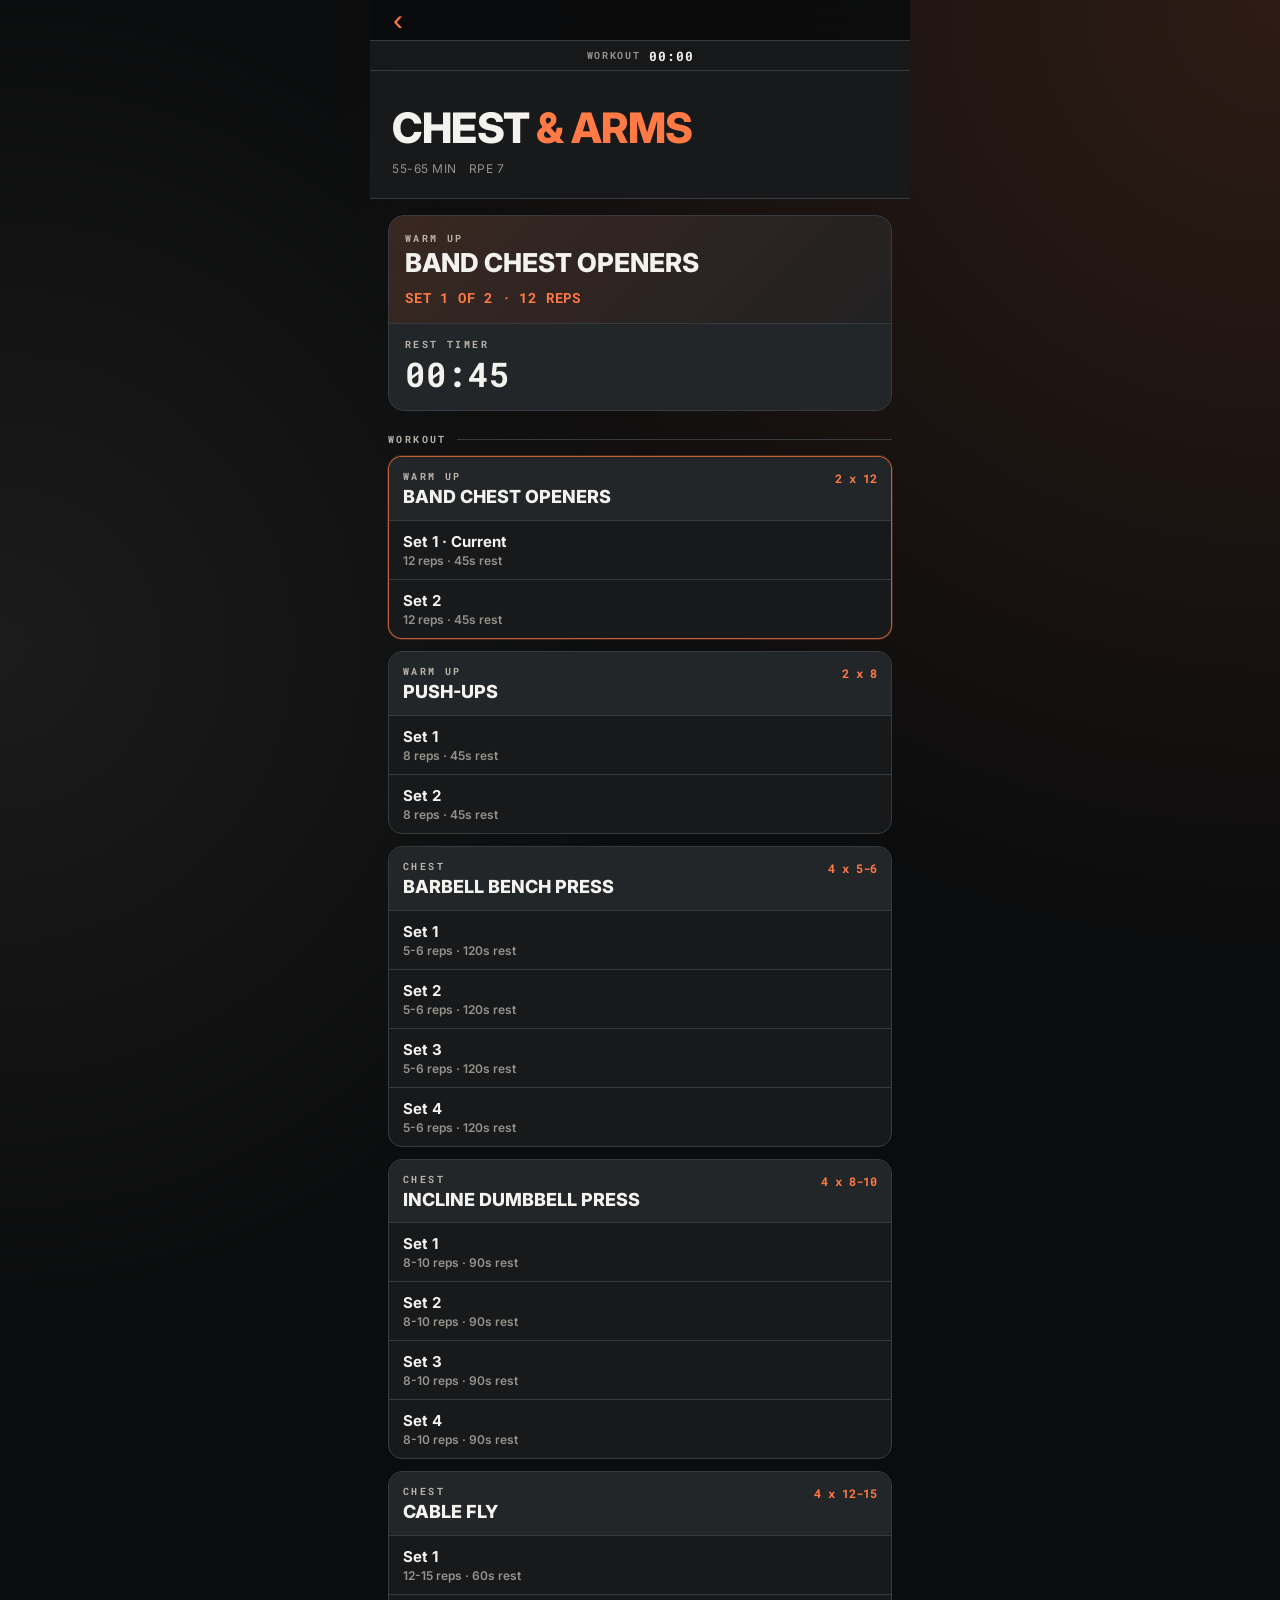
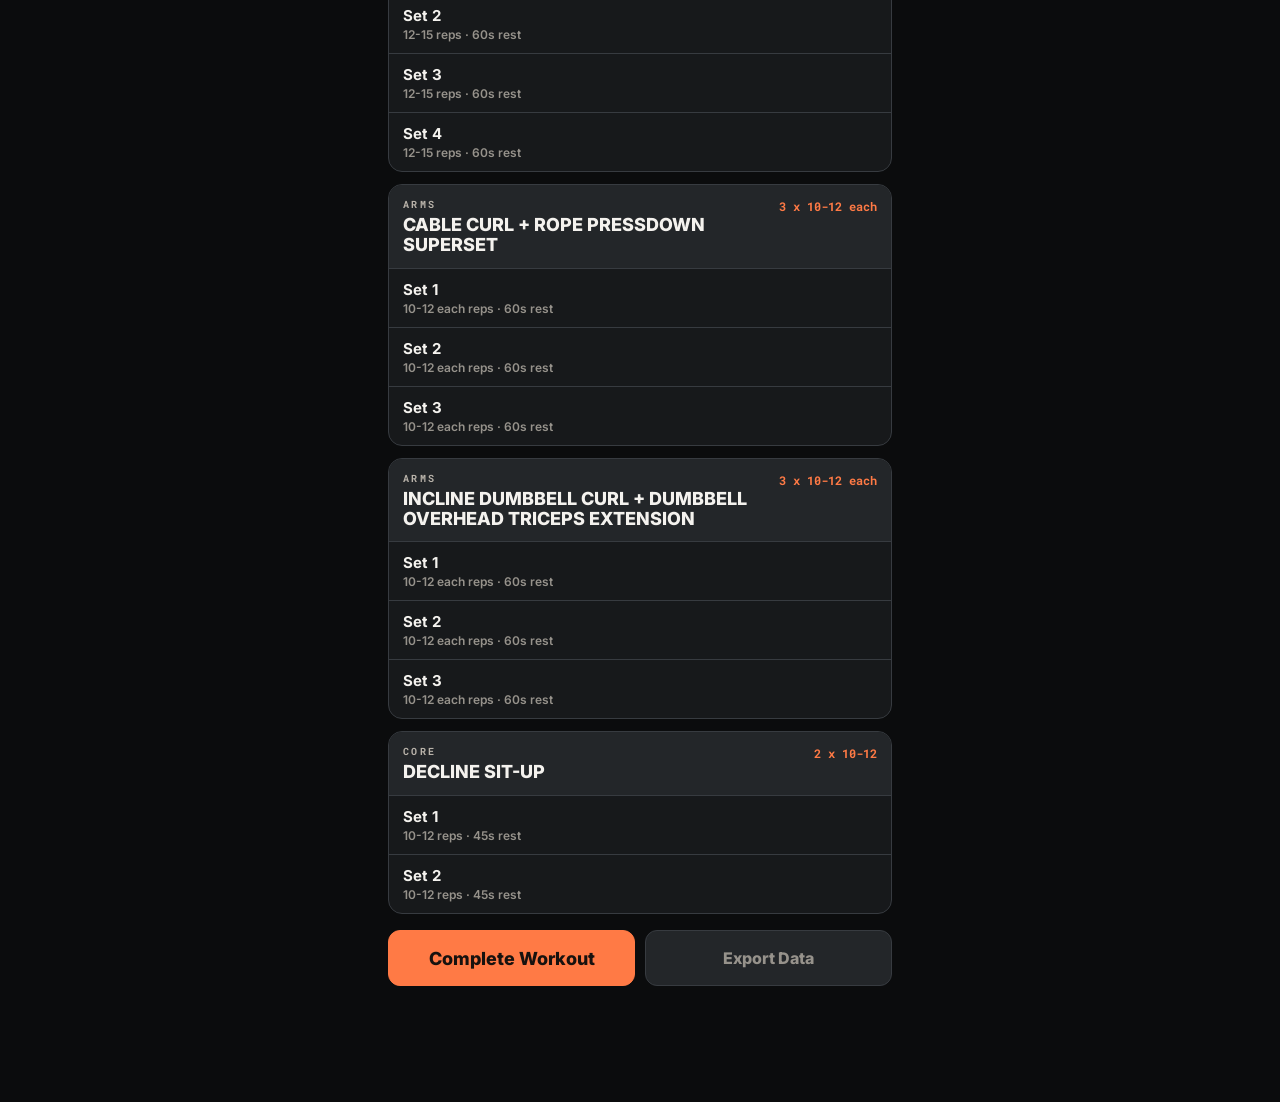
==== workouts/chest-arms.html @ 4cc90f3b "Add chest and arms workout" ====
<!DOCTYPE html>
<html lang="en">
<head>
<meta charset="UTF-8">
<meta name="viewport" content="width=device-width, initial-scale=1.0, maximum-scale=1.0">
<title>Chest &amp; Arms</title>
<meta name="theme-color" content="#ff7a45">
<meta name="apple-mobile-web-app-title" content="Liftin'">
<link rel="manifest" href="../manifest.json">
<link rel="icon" href="../assets/icons/favicon.png" type="image/png">
<link rel="apple-touch-icon" href="../assets/icons/apple-touch-icon.png">
<link href="https://fonts.googleapis.com/css2?family=Inter:wght@500;600;700;800&family=Roboto+Mono:wght@500;600&display=swap" rel="stylesheet">
<link rel="stylesheet" href="../assets/css/workout-app.css">
</head>
<body>
<div class="back-bar"><a href="../index.html" aria-label="Back to Lift">&#8249;</a></div>
<div class="workout-clock" aria-live="polite">
  <span>Workout</span>
  <strong id="workoutElapsed">00:00</strong>
</div>

<header class="hero">
  <h1>Chest <span>&amp; Arms</span></h1>
  <div class="meta">
    <span>55-65 min</span>
    <span>RPE 7</span>
  </div>
</header>

<section class="current" aria-live="polite">
  <div class="current-main">
    <div>
      <div class="current-label" id="currentLabel">Current</div>
      <div class="current-title" id="currentTitle">Ready</div>
    </div>
    <div class="current-dose" id="currentDose">Tap a set to begin</div>
  </div>
  <div class="timer">
    <div>
      <div class="current-label">Rest Timer</div>
      <div class="timer-time" id="timerTime">01:30</div>
    </div>
  </div>
</section>

<div class="section-label">Workout</div>
<main class="exercise-list" id="exerciseList"></main>

<div class="complete-panel">
  <div class="complete-actions">
    <button type="button" class="primary" id="completeWorkout">Complete Workout</button>
    <button type="button" class="ghost" id="exportWorkoutData">Export Data</button>
  </div>
  <div class="complete-editor is-hidden" id="completeEditor">
    <label>Workout Time</label>
    <div class="complete-edit-row">
      <label class="complete-time-field" for="durationHours">Hours
        <input id="durationHours" type="number" inputmode="numeric" min="0" step="1">
      </label>
      <label class="complete-time-field" for="durationMinutes">Minutes
        <input id="durationMinutes" type="number" inputmode="numeric" min="0" max="59" step="1">
      </label>
      <button type="button" class="primary" id="saveCompleteWorkout">Save</button>
      <button type="button" class="ghost" id="cancelCompleteEdit">Cancel</button>
    </div>
  </div>
  <div class="save-note" id="saveNote"></div>
</div>

<section class="focus-screen" id="focusScreen" aria-hidden="true">
  <div class="focus-top">
    <button type="button" class="focus-back" id="exitFocus" aria-label="Back to workout plan">&#8249;</button>
    <div class="focus-status">
      <div class="focus-progress" id="focusProgress">0 / 0 sets</div>
      <div class="focus-elapsed" id="focusElapsed">00:00</div>
    </div>
  </div>
  <div class="focus-card">
    <div class="focus-main">
      <div class="focus-group" id="focusGroup">Current</div>
      <div class="focus-title" id="focusTitle">Ready</div>
      <div class="focus-set" id="focusSet">Set 1</div>
      <div class="focus-options">
        <button type="button" class="backup-toggle is-hidden" id="focusBackup"></button>
        <button type="button" class="skip-toggle is-hidden" id="focusSkip">Skip Exercise</button>
        <button type="button" class="add-set-toggle is-hidden" id="focusAddSet">Add Set</button>
        <button type="button" class="switch-ender-toggle is-hidden" id="focusSwitchEnder"></button>
      </div>
    </div>
    <div class="focus-rest">
      <div class="focus-timer-panel">
        <div class="current-label">Rest Timer</div>
        <div class="focus-time" id="focusTimerTime">00:45</div>
      </div>
      <div class="focus-inputs" id="focusInputs">
        <div class="focus-field">
          <label for="actualReps">Reps</label>
          <input id="actualReps" type="number" inputmode="numeric" min="0" placeholder="Reps">
        </div>
        <div class="focus-field weight-field" id="weightField">
          <label for="actualWeight">Weight</label>
          <input id="actualWeight" type="number" inputmode="decimal" min="0" step="0.5" placeholder="Lbs">
        </div>
      </div>
      <div class="focus-buttons">
        <button type="button" class="ghost focus-next is-hidden" id="focusNext">Next</button>
        <button type="button" class="primary focus-log" id="focusLogSet">Log Set</button>
      </div>
    </div>
  </div>
</section>

<script>
  window.liftWorkoutConfig = {
  "title": "Chest & Arms",
  "stateKey": "standalone-lift-chest-arms-state",
  "historyKey": "standalone-lift-chest-arms-history",
  "source": "Lift Log - Chest & Arms",
  "exportPrefix": "lift-chest-arms",
  "workout": [
    {
      "group": "Warm Up",
      "name": "Dynamic Warmup",
      "sets": 2,
      "reps": "Prep",
      "rest": 45,
      "track": "none",
      "dynamicWarmup": true,
      "warmupCategory": "push",
      "warmupSlot": "opener"
    },
    {
      "group": "Warm Up",
      "name": "Dynamic Warmup",
      "sets": 2,
      "reps": "Prep",
      "rest": 45,
      "track": "none",
      "dynamicWarmup": true,
      "warmupCategory": "push",
      "warmupSlot": "pattern"
    },
    {
      "group": "Chest",
      "name": "Barbell bench press",
      "sets": 4,
      "reps": "5-6",
      "rest": 120,
      "track": "weight"
    },
    {
      "group": "Chest",
      "name": "Incline dumbbell press",
      "sets": 4,
      "reps": "8-10",
      "rest": 90,
      "track": "weight"
    },
    {
      "group": "Chest",
      "name": "Cable fly",
      "sets": 4,
      "reps": "12-15",
      "rest": 60,
      "track": "weight"
    },
    {
      "group": "Arms",
      "name": "Cable curl + rope pressdown superset",
      "sets": 3,
      "reps": "10-12 each",
      "rest": 60,
      "track": "none"
    },
    {
      "group": "Arms",
      "name": "Incline dumbbell curl + dumbbell overhead triceps extension",
      "sets": 3,
      "reps": "10-12 each",
      "rest": 60,
      "track": "none"
    },
    {
      "group": "Finisher",
      "name": "Dynamic Ender",
      "sets": 2,
      "reps": "10 min",
      "rest": 0,
      "track": "none",
      "dynamicFinisher": true
    }
  ]
};
</script>
<script src="../assets/js/workout-app.js?v=19"></script>
<script>
  if ('serviceWorker' in navigator) {
    navigator.serviceWorker.register('../sw.js');
  }
</script>
</body>
</html>
---- assets/css/workout-app.css ----
:root {
    --bg: #0b0c0d;
    --surface: #17191b;
    --raised: #232629;
    --line: #373b40;
    --accent: #ff7a45;
    --accent-2: #b9b3aa;
    --text: #f4f2ee;
    --muted: #96928b;
    --done: #7bcf8f;
  }
  * { box-sizing: border-box; margin: 0; padding: 0; }
  body {
    background:
      radial-gradient(circle at top right, rgba(255, 122, 69, .14), transparent 32%),
      radial-gradient(circle at 0% 24%, rgba(145, 138, 128, .12), transparent 28%),
      var(--bg);
    color: var(--text);
    font-family: 'Inter', sans-serif;
    margin: 0 auto;
    max-width: 540px;
    min-height: 100vh;
    padding: 0 0 90px;
  }
  .back-bar {
    background: rgba(11, 12, 13, .9);
    border-bottom: 1px solid var(--line);
    backdrop-filter: blur(12px);
    padding: 4px 10px;
    position: sticky;
    top: 0;
    z-index: 5;
  }
  .back-bar a {
    align-items: center;
    color: var(--accent);
    display: inline-flex;
    font-family: -apple-system, sans-serif;
    font-size: 30px;
    height: 32px;
    justify-content: center;
    line-height: 1;
    text-decoration: none;
    width: 36px;
  }
  .hero {
    background: var(--surface);
    border-bottom: 1px solid var(--line);
    padding: 28px 22px 22px;
  }
  .label,
  .current-label,
  .section-label,
  .exercise-kicker {
    color: var(--accent-2);
    font-family: 'Roboto Mono', monospace;
    font-size: 10px;
    font-weight: 700;
    letter-spacing: 2.4px;
    text-transform: uppercase;
  }
  h1 {
    font-size: 42px;
    font-weight: 800;
    letter-spacing: -.8px;
    line-height: 1;
    margin-top: 8px;
    text-transform: uppercase;
  }
  h1 span { color: var(--accent); }
  .meta {
    color: var(--muted);
    display: flex;
    flex-wrap: wrap;
    gap: 8px 12px;
    font-size: 12px;
    letter-spacing: .5px;
    margin-top: 12px;
    text-transform: uppercase;
  }
  .current {
    background: linear-gradient(135deg, rgba(255, 122, 69, .15), rgba(255, 255, 255, .03)), var(--surface);
    border: 1px solid var(--line);
    border-radius: 16px;
    margin: 16px 18px 0;
    overflow: hidden;
  }
  .current-main {
    display: grid;
    gap: 12px;
    padding: 16px;
  }
  .current-title {
    font-size: 26px;
    font-weight: 800;
    line-height: 1.05;
    margin-top: 4px;
    text-transform: uppercase;
  }
  .current-dose {
    color: var(--accent);
    font-family: 'Roboto Mono', monospace;
    font-size: 14px;
    font-weight: 700;
    letter-spacing: .8px;
    text-transform: uppercase;
  }
  .workout-clock {
    align-items: center;
    background: rgba(23, 25, 27, .92);
    border-bottom: 1px solid var(--line);
    backdrop-filter: blur(12px);
    color: var(--muted);
    display: flex;
    font-family: 'Roboto Mono', monospace;
    font-size: 10px;
    font-weight: 700;
    gap: 9px;
    justify-content: center;
    letter-spacing: 1.7px;
    min-height: 30px;
    position: sticky;
    text-transform: uppercase;
    top: 41px;
    z-index: 6;
  }
  .workout-clock strong {
    color: var(--text);
    font-size: 13px;
    letter-spacing: .8px;
  }
  .timer {
    align-items: center;
    background: var(--raised);
    border-top: 1px solid var(--line);
    display: block;
    padding: 14px 16px;
  }
  .timer-time {
    color: var(--text);
    font-family: 'Roboto Mono', monospace;
    font-size: 34px;
    font-weight: 700;
    letter-spacing: 1px;
  }
  button {
    appearance: none;
    background: var(--raised);
    border: 1px solid var(--line);
    border-radius: 12px;
    color: var(--text);
    cursor: pointer;
    font: inherit;
    font-weight: 800;
    min-height: 42px;
    padding: 10px 13px;
    -webkit-tap-highlight-color: transparent;
  }
  button:active { filter: brightness(1.16); }
  .primary {
    background: var(--accent);
    border-color: var(--accent);
    color: #17120f;
  }
  .ghost {
    color: var(--muted);
  }
  .section-label {
    align-items: center;
    display: flex;
    gap: 10px;
    margin: 22px 18px 10px;
  }
  .section-label::after {
    background: var(--line);
    content: '';
    flex: 1;
    height: 1px;
  }
  .exercise-list {
    display: grid;
    gap: 12px;
    margin: 0 18px;
  }
  .complete-panel {
    display: grid;
    gap: 8px;
    margin: 16px 18px 0;
  }
  .complete-actions {
    display: grid;
    gap: 10px;
    grid-template-columns: 1fr 1fr;
  }
  .complete-panel .primary {
    font-size: 18px;
    min-height: 56px;
  }
  .complete-editor {
    background: var(--surface);
    border: 1px solid var(--line);
    border-radius: 14px;
    display: grid;
    gap: 8px;
    padding: 12px;
  }
  .complete-editor.is-hidden {
    display: none;
  }
  .complete-editor label {
    color: var(--accent-2);
    font-family: 'Roboto Mono', monospace;
    font-size: 10px;
    font-weight: 700;
    letter-spacing: 1.8px;
    text-transform: uppercase;
  }
  .complete-edit-row {
    display: grid;
    gap: 8px;
    grid-template-columns: minmax(0, 1fr) minmax(0, 1fr);
  }
  .complete-edit-row .primary,
  .complete-edit-row .ghost {
    min-height: 44px;
  }
  .complete-time-field {
    display: grid;
    gap: 6px;
  }
  .complete-edit-row input {
    appearance: none;
    background: #101112;
    border: 1px solid var(--line);
    border-radius: 12px;
    color: var(--text);
    font: inherit;
    font-size: 18px;
    font-weight: 800;
    min-width: 0;
    padding: 10px 12px;
  }
  .save-note {
    color: var(--muted);
    font-size: 12px;
    min-height: 18px;
    text-align: center;
  }
  .exercise {
    background: var(--surface);
    border: 1px solid var(--line);
    border-radius: 14px;
    overflow: hidden;
  }
  .exercise.is-active {
    border-color: rgba(255, 122, 69, .72);
    box-shadow: 0 0 0 1px rgba(255, 122, 69, .2);
  }
  .exercise-head {
    align-items: start;
    background: var(--raised);
    border-bottom: 1px solid var(--line);
    display: grid;
    gap: 8px;
    grid-template-columns: 1fr auto;
    padding: 13px 14px;
  }
  .exercise-name {
    font-size: 18px;
    font-weight: 800;
    line-height: 1.1;
    margin-top: 4px;
    text-transform: uppercase;
  }
  .exercise-dose {
    color: var(--accent);
    font-family: 'Roboto Mono', monospace;
    font-size: 12px;
    font-weight: 700;
    white-space: nowrap;
  }
  .set-row {
    align-items: center;
    border-bottom: 1px solid var(--line);
    cursor: pointer;
    display: block;
    padding: 11px 14px;
    -webkit-tap-highlight-color: transparent;
  }
  .set-row:active { background: rgba(255, 255, 255, .04); }
  .set-row:last-child { border-bottom: 0; }
  .set-row.is-added {
    border-left: 3px solid var(--accent);
    padding-left: 11px;
  }
  .set-copy {
    color: var(--text);
    font-size: 15px;
    font-weight: 700;
  }
  .set-copy-main {
    align-items: center;
    display: flex;
    gap: 8px;
  }
  .set-title {
    min-width: 0;
  }
  .set-copy > span {
    color: var(--muted);
    display: block;
    font-size: 12px;
    font-weight: 600;
    margin-top: 2px;
  }
  .set-row.is-done .set-title {
    color: var(--muted);
    text-decoration: line-through;
  }
  .finished {
    color: var(--done);
  }
  .focus-screen {
    background:
      radial-gradient(circle at top right, rgba(255, 122, 69, .18), transparent 34%),
      var(--bg);
    color: var(--text);
    display: none;
    inset: 0;
    min-height: 100vh;
    overflow-y: auto;
    padding: 0 18px 28px;
    position: fixed;
    z-index: 50;
  }
  body.focus-active {
    overflow: hidden;
  }
  body.focus-active .focus-screen {
    display: block;
  }
  .focus-top {
    align-items: center;
    display: flex;
    justify-content: space-between;
    padding: 10px 0 18px;
  }
  .focus-back {
    align-items: center;
    display: inline-flex;
    font-size: 30px;
    justify-content: center;
    min-height: 42px;
    padding: 0;
    width: 46px;
  }
  .focus-progress {
    color: var(--muted);
    font-family: 'Roboto Mono', monospace;
    font-size: 11px;
    font-weight: 700;
    letter-spacing: 1.5px;
    text-transform: uppercase;
  }
  .focus-status {
    display: grid;
    gap: 3px;
    justify-items: end;
  }
  .focus-elapsed {
    color: var(--accent-2);
    font-family: 'Roboto Mono', monospace;
    font-size: 11px;
    font-weight: 700;
    letter-spacing: 1.4px;
  }
  .focus-card {
    background: linear-gradient(135deg, rgba(255, 122, 69, .16), rgba(255, 255, 255, .03)), var(--surface);
    border: 1px solid var(--line);
    border-radius: 22px;
    display: grid;
    grid-template-rows: auto 1fr;
    min-height: calc(100vh - 58px);
    overflow: hidden;
  }
  .focus-main {
    align-content: start;
    border-bottom: 1px solid var(--line);
    display: grid;
    gap: 8px;
    padding: 18px 18px 16px;
  }
  .focus-group {
    color: var(--accent-2);
    font-family: 'Roboto Mono', monospace;
    font-size: 12px;
    font-weight: 700;
    letter-spacing: 2.4px;
    text-transform: uppercase;
  }
  .focus-title {
    font-size: 30px;
    font-weight: 800;
    letter-spacing: -.5px;
    line-height: 1;
    text-transform: uppercase;
  }
  .focus-set {
    color: var(--accent);
    font-family: 'Roboto Mono', monospace;
    font-size: 15px;
    font-weight: 700;
    letter-spacing: .8px;
    text-transform: uppercase;
  }
  .focus-options {
    display: flex;
    flex-wrap: wrap;
    gap: 8px;
  }
  .backup-toggle,
  .skip-toggle,
  .add-set-toggle,
  .switch-ender-toggle {
    background: transparent;
    border-color: rgba(185, 179, 170, .28);
    color: var(--accent-2);
    font-family: 'Roboto Mono', monospace;
    font-size: 11px;
    justify-self: start;
    letter-spacing: .9px;
    min-height: 34px;
    padding: 7px 10px;
    text-transform: uppercase;
  }
  .skip-toggle {
    border-color: rgba(150, 146, 139, .22);
    color: var(--muted);
  }
  .add-set-toggle {
    border-color: rgba(255, 122, 69, .25);
    color: var(--accent);
  }
  .switch-ender-toggle {
    border-color: rgba(185, 179, 170, .28);
    color: var(--accent-2);
  }
  .backup-toggle.is-hidden,
  .skip-toggle.is-hidden,
  .add-set-toggle.is-hidden,
  .switch-ender-toggle.is-hidden {
    display: none;
  }
  .focus-rest {
    background: var(--raised);
    display: grid;
    gap: 16px;
    grid-template-rows: 1fr auto auto;
    padding: 18px;
  }
  .focus-timer-panel {
    align-content: center;
    display: grid;
    gap: 8px;
    justify-items: center;
    min-height: 270px;
    text-align: center;
  }
  .focus-time {
    color: var(--text);
    font-family: 'Roboto Mono', monospace;
    font-size: clamp(84px, 27vw, 132px);
    font-weight: 700;
    letter-spacing: -3px;
    line-height: .9;
  }
  .focus-buttons {
    display: grid;
    gap: 10px;
  }
  .focus-next {
    color: var(--accent-2);
    font-size: 16px;
    min-height: 48px;
    text-transform: uppercase;
  }
  .focus-next.is-hidden {
    display: none;
  }
  .focus-log {
    font-size: 19px;
    min-height: 58px;
  }
  .focus-inputs {
    display: grid;
    gap: 10px;
    grid-template-columns: 1fr 1fr;
  }
  .focus-inputs.is-hidden {
    display: none;
  }
  .focus-inputs.reps-only {
    grid-template-columns: 1fr;
  }
  .focus-field {
    display: grid;
    gap: 6px;
  }
  .focus-field label {
    color: var(--accent-2);
    font-family: 'Roboto Mono', monospace;
    font-size: 10px;
    font-weight: 700;
    letter-spacing: 1.8px;
    text-transform: uppercase;
  }
  .focus-field input {
    appearance: none;
    background: #101112;
    border: 1px solid var(--line);
    border-radius: 12px;
    color: var(--text);
    font: inherit;
    font-size: 22px;
    font-weight: 800;
    min-width: 0;
    padding: 12px;
    width: 100%;
  }
  .focus-field input:focus {
    border-color: var(--accent);
    outline: none;
  }
  .weight-field.is-hidden {
    display: none;
  }
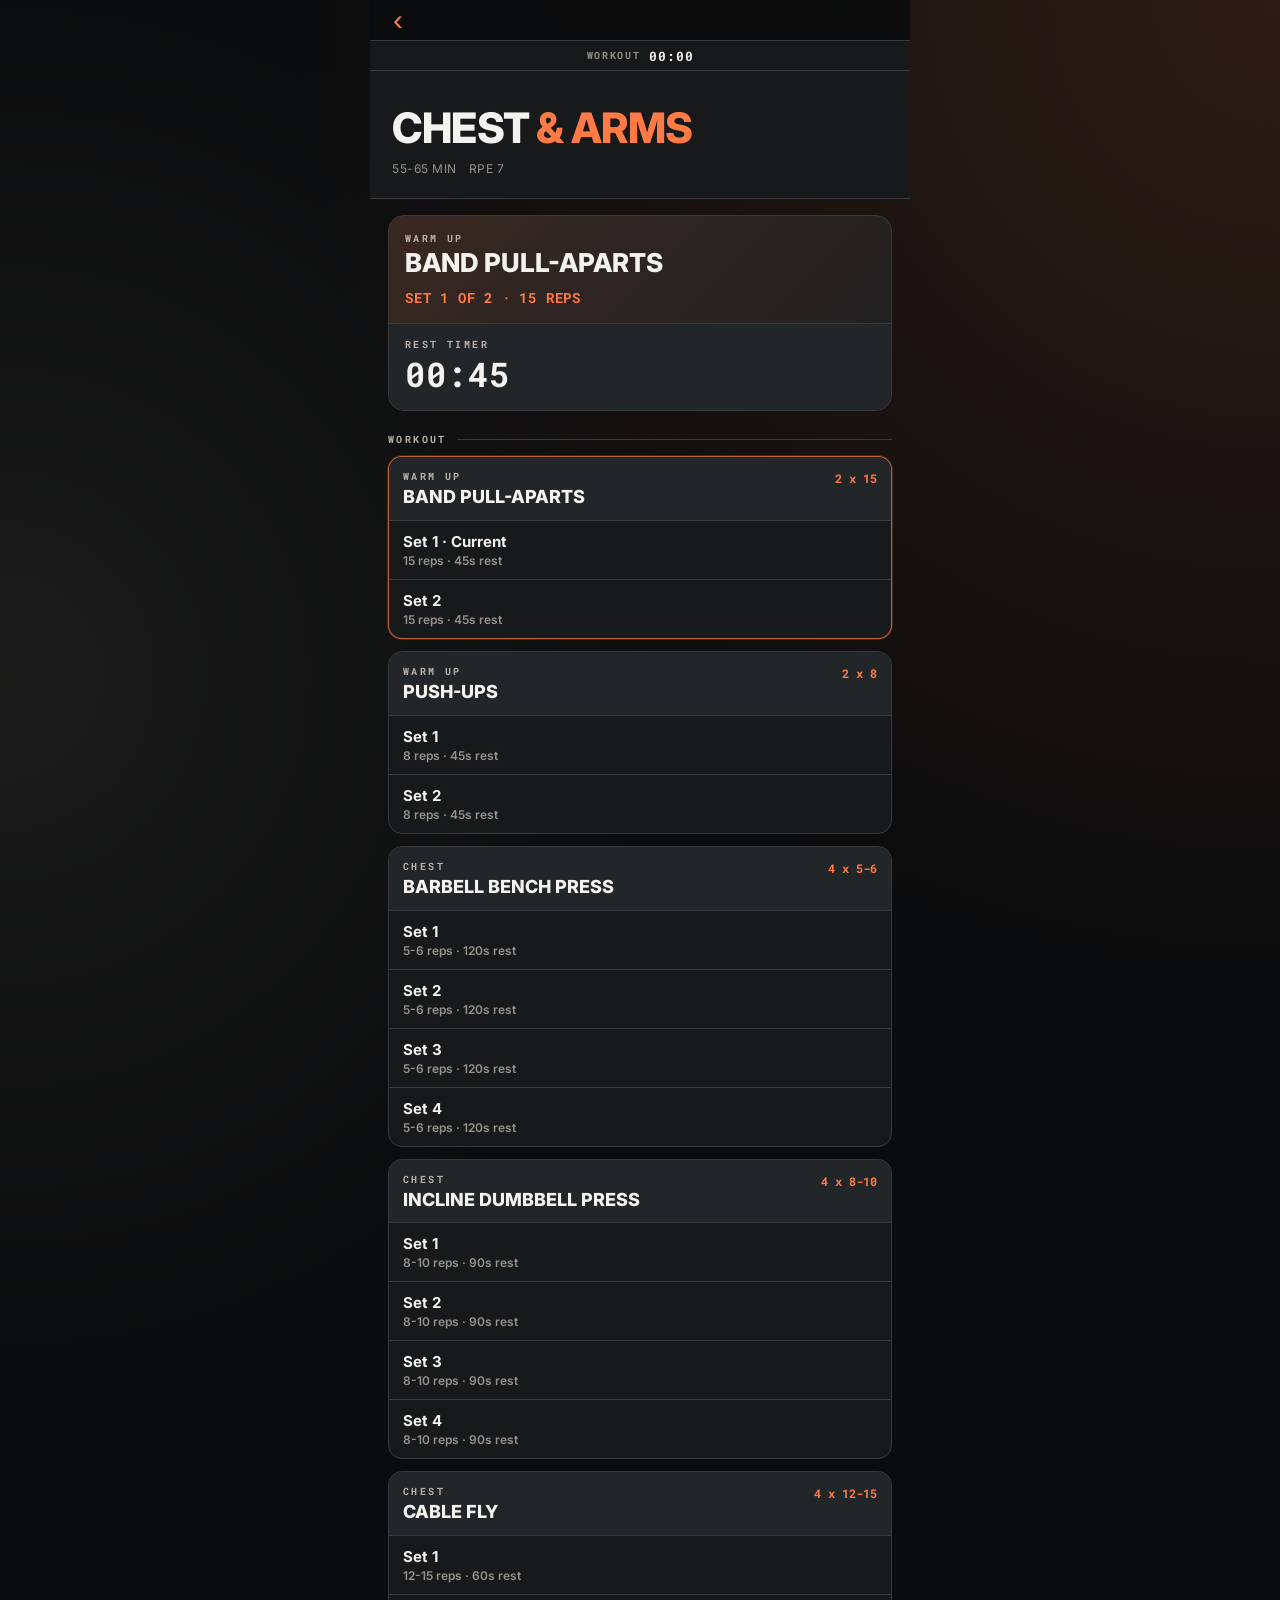
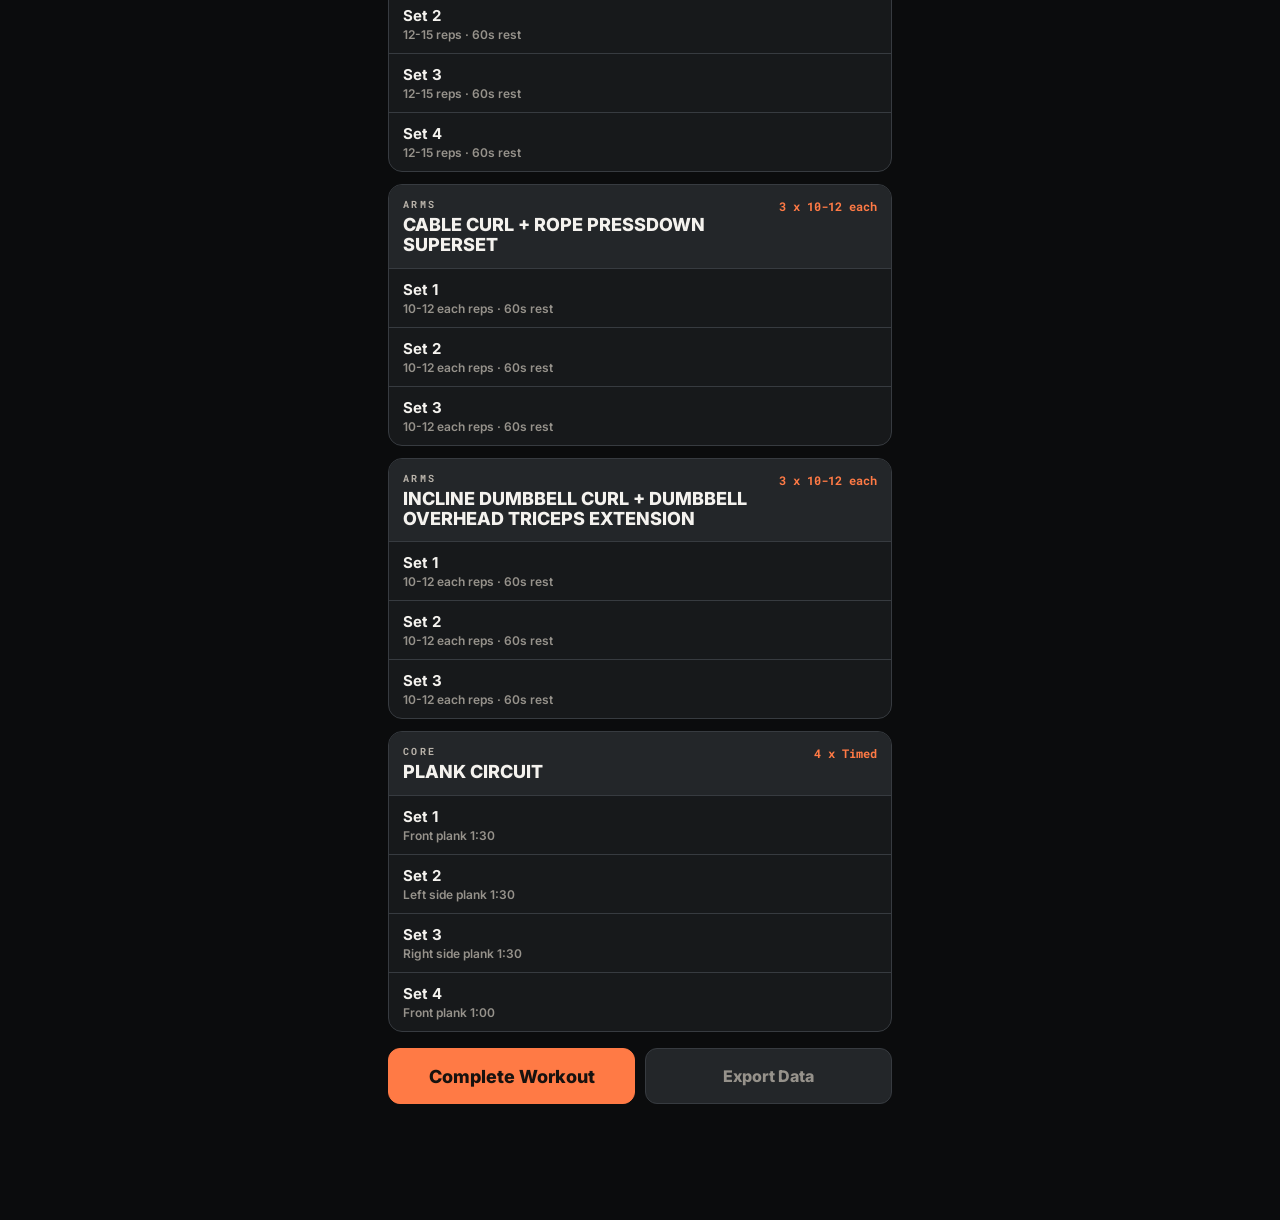
==== commit 67422b75: "Refine game day chest warmups" ====
--- a/workouts/chest-arms.html
+++ b/workouts/chest-arms.html
@@ -192,7 +192,7 @@
   ]
 };
 </script>
-<script src="../assets/js/workout-app.js?v=19"></script>
+<script src="../assets/js/workout-app.js?v=21"></script>
 <script>
   if ('serviceWorker' in navigator) {
     navigator.serviceWorker.register('../sw.js');
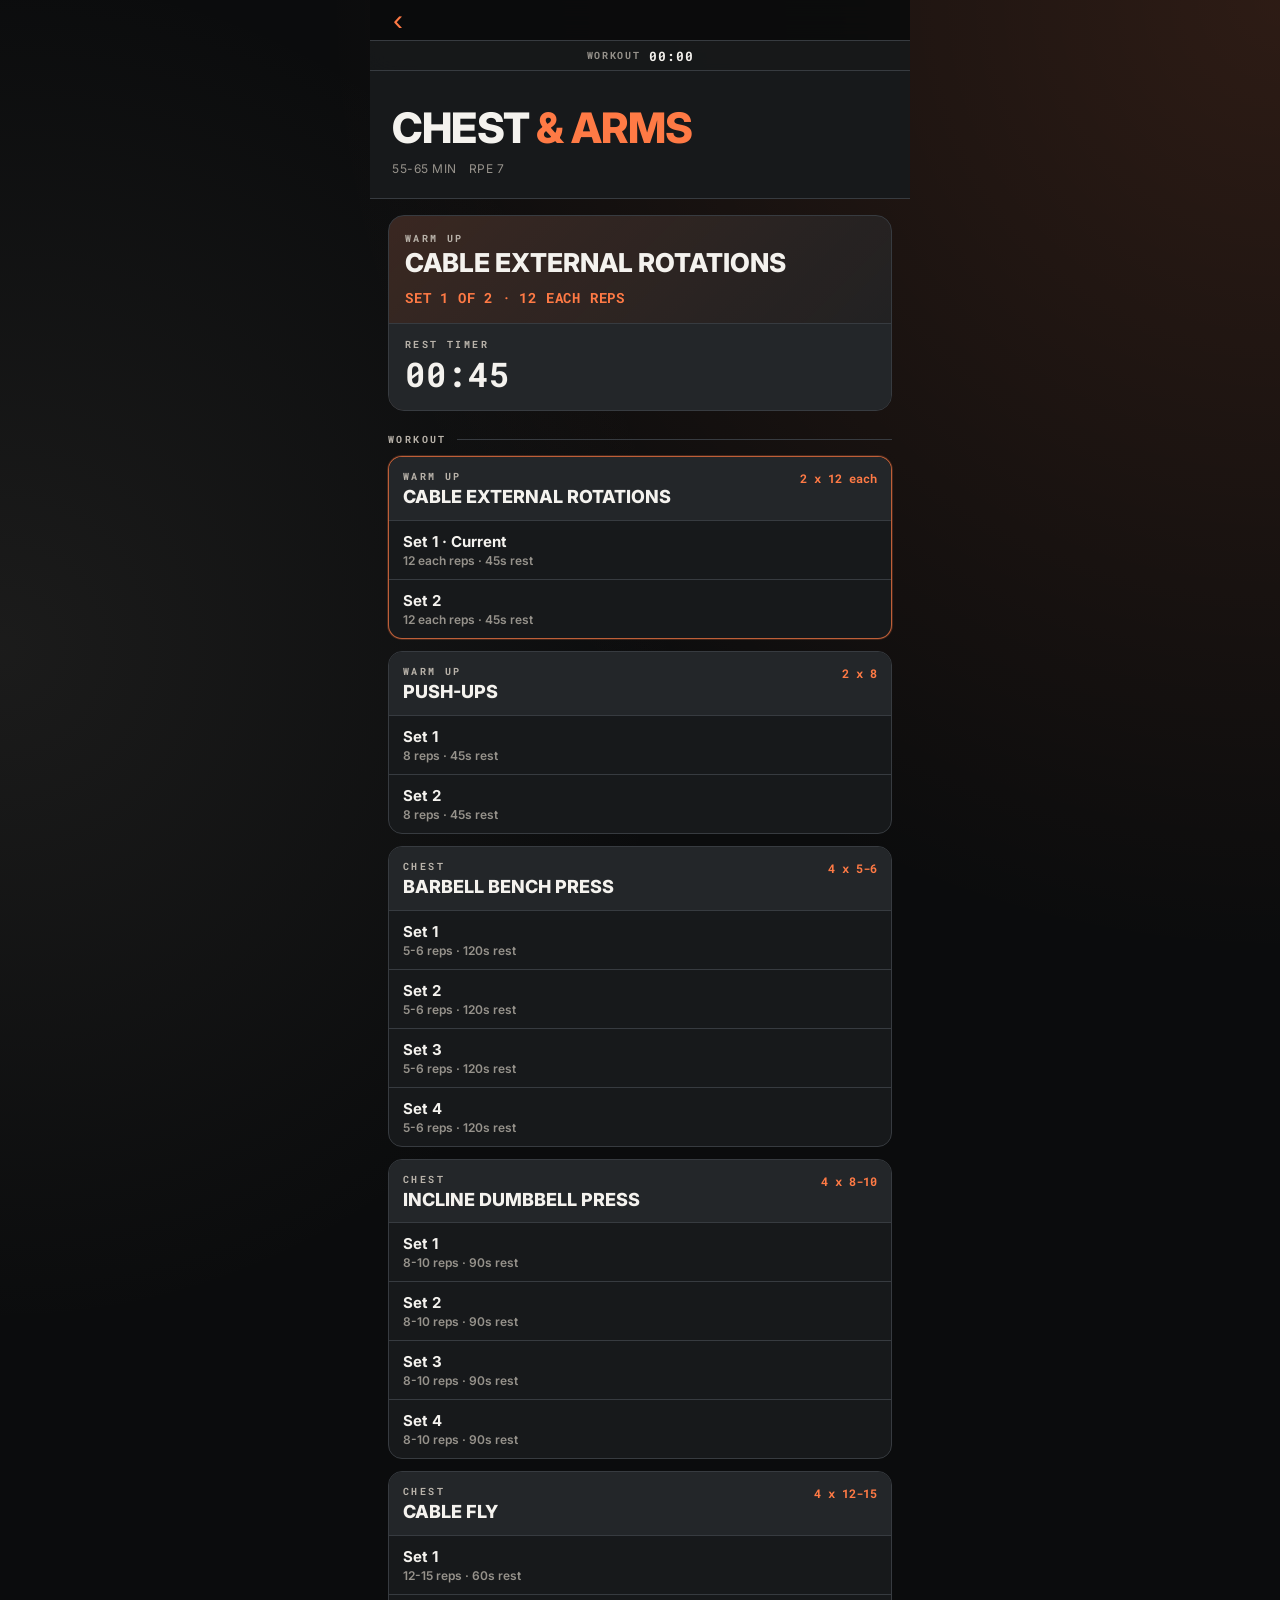
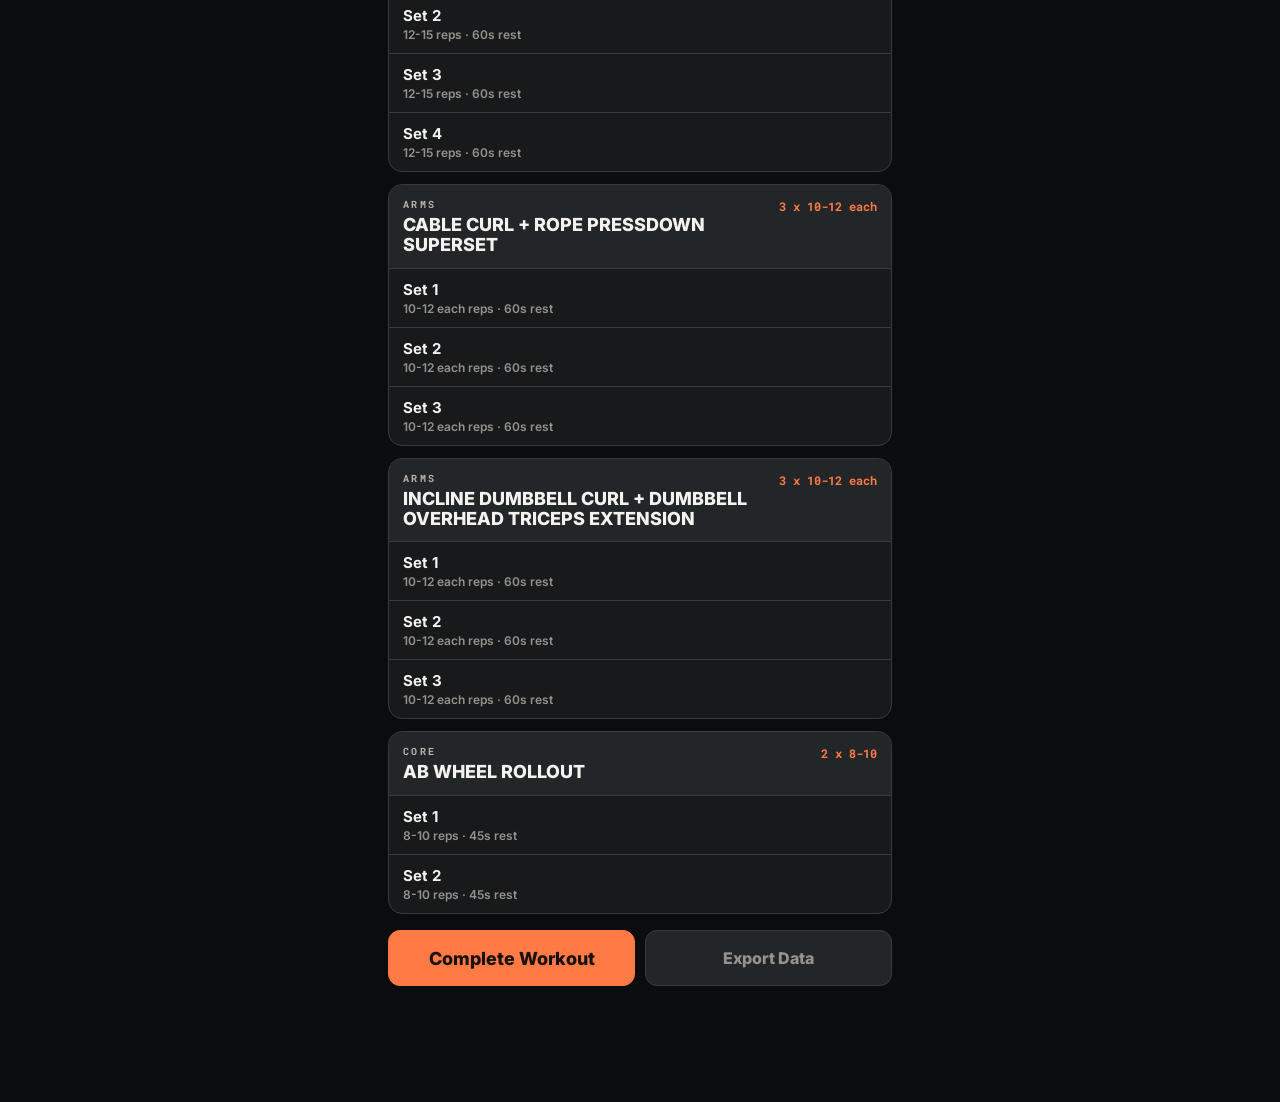
==== commit 49e34f04: "Add full body workout" ====
--- a/workouts/chest-arms.html
+++ b/workouts/chest-arms.html
@@ -192,7 +192,7 @@
   ]
 };
 </script>
-<script src="../assets/js/workout-app.js?v=21"></script>
+<script src="../assets/js/workout-app.js?v=22"></script>
 <script>
   if ('serviceWorker' in navigator) {
     navigator.serviceWorker.register('../sw.js');
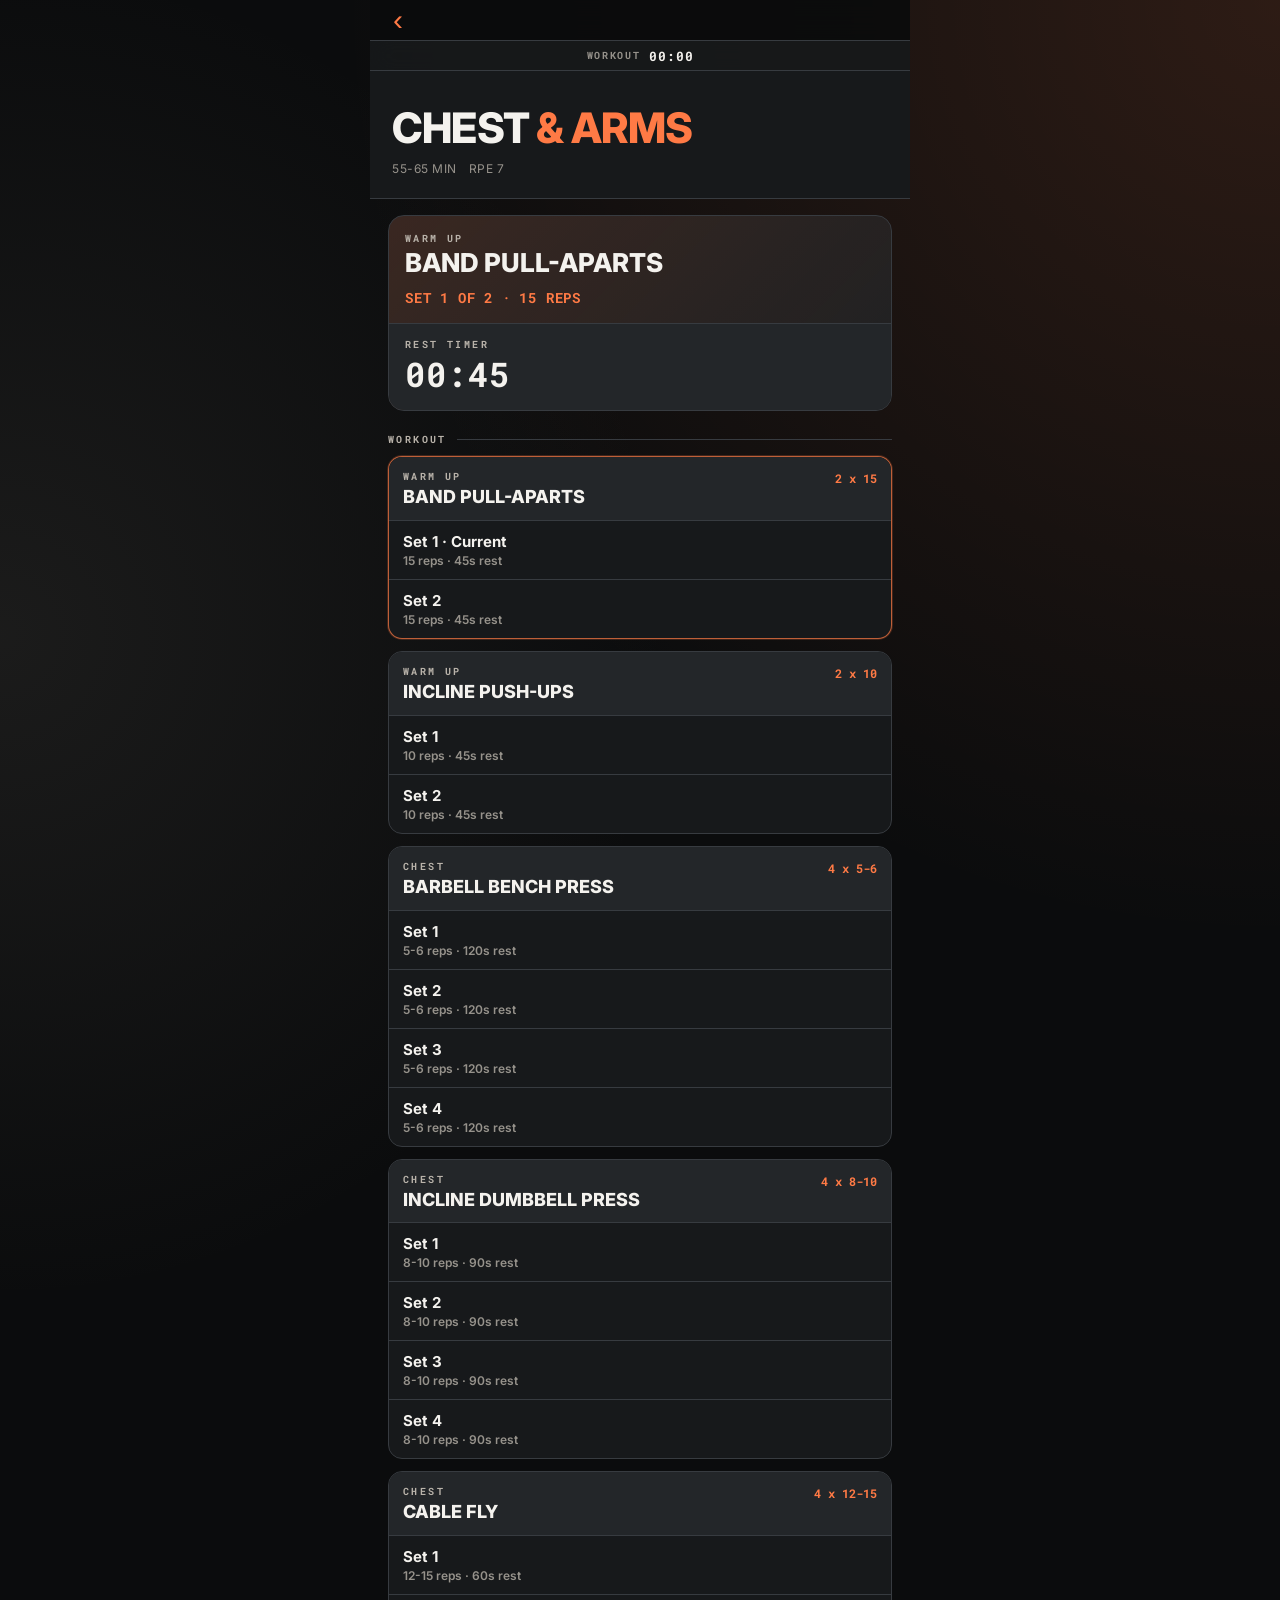
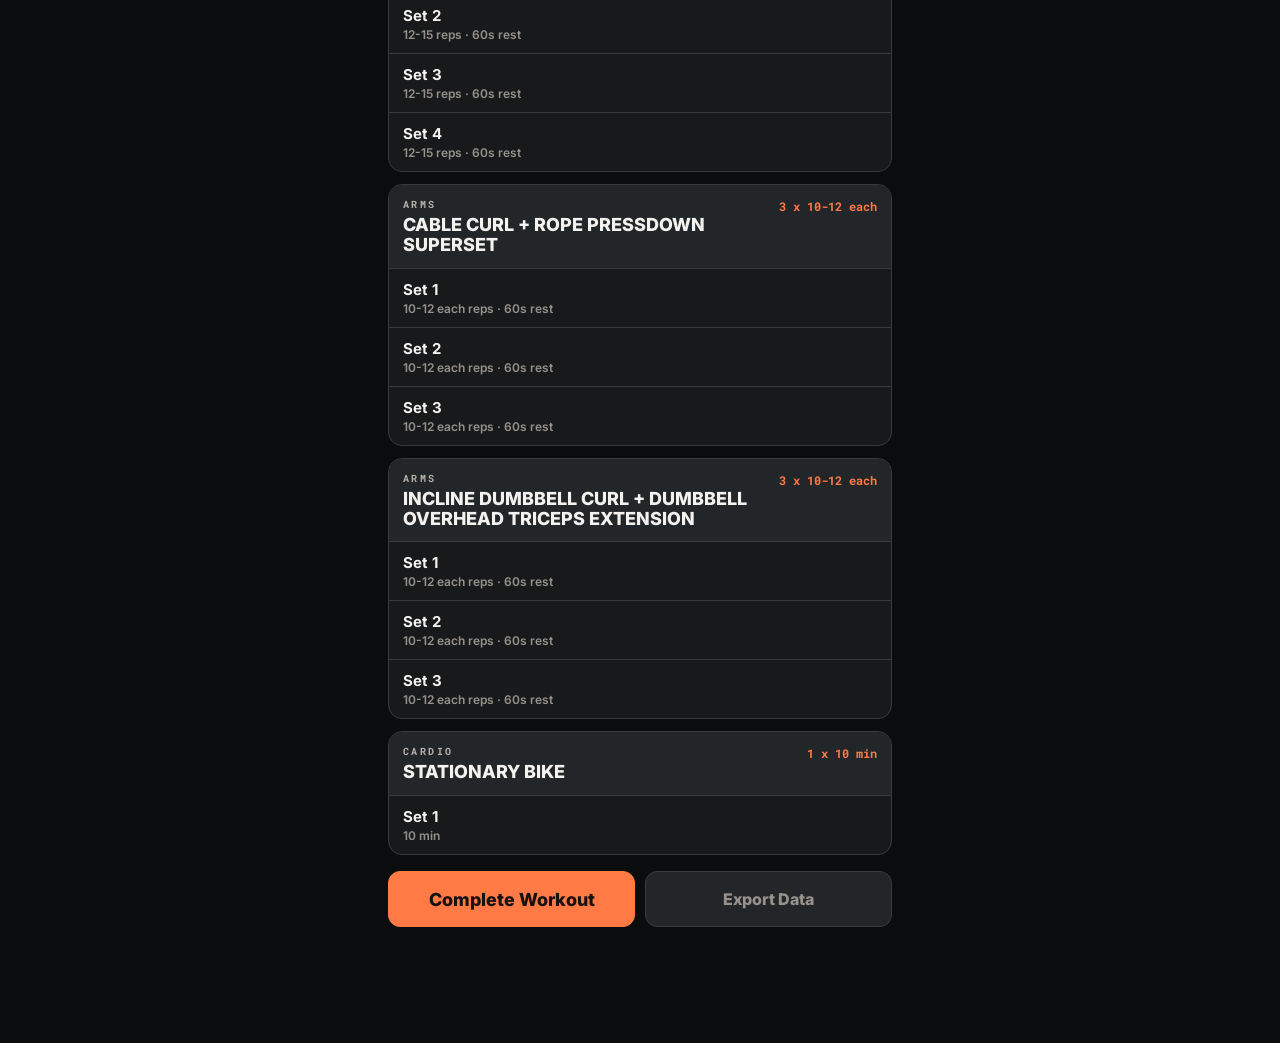
==== commit 97923a08: "Keep workout timers accurate after app resume" ====
--- a/workouts/chest-arms.html
+++ b/workouts/chest-arms.html
@@ -192,7 +192,7 @@
   ]
 };
 </script>
-<script src="../assets/js/workout-app.js?v=22"></script>
+<script src="../assets/js/workout-app.js?v=23"></script>
 <script>
   if ('serviceWorker' in navigator) {
     navigator.serviceWorker.register('../sw.js');
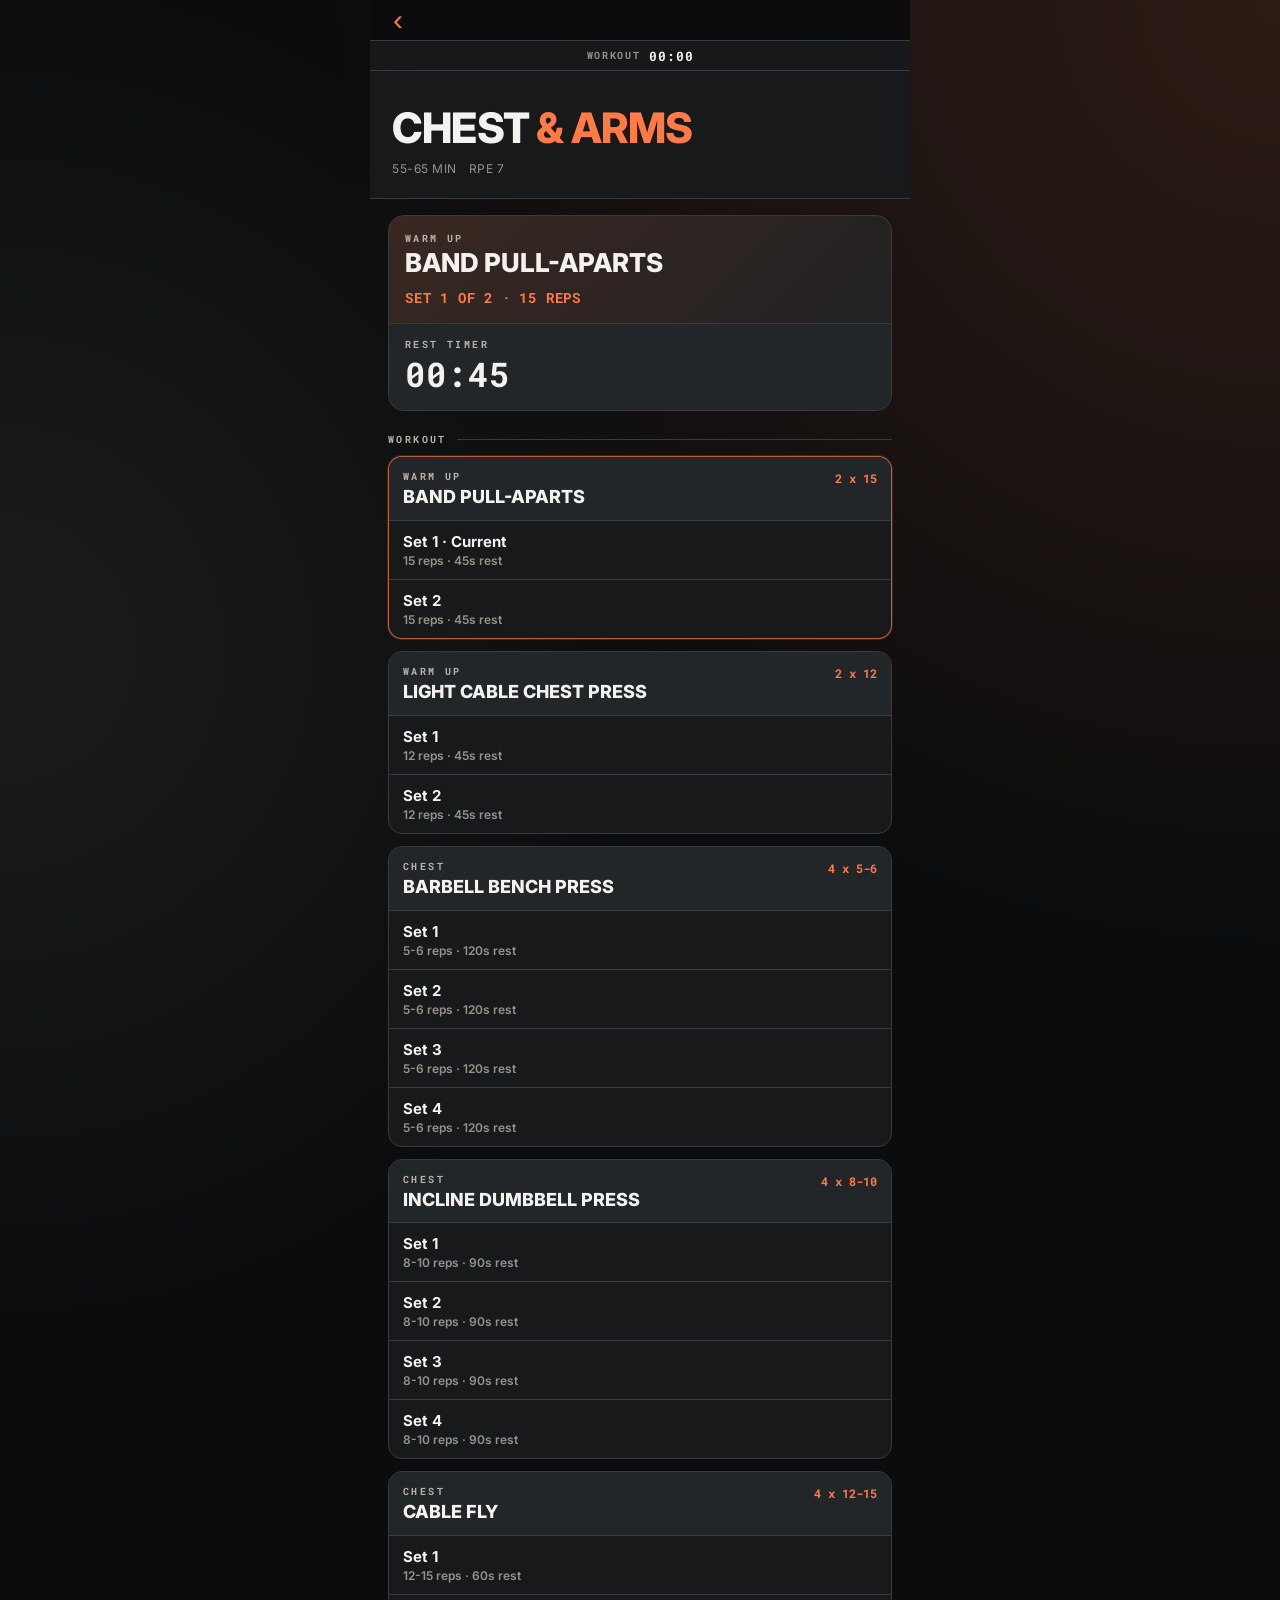
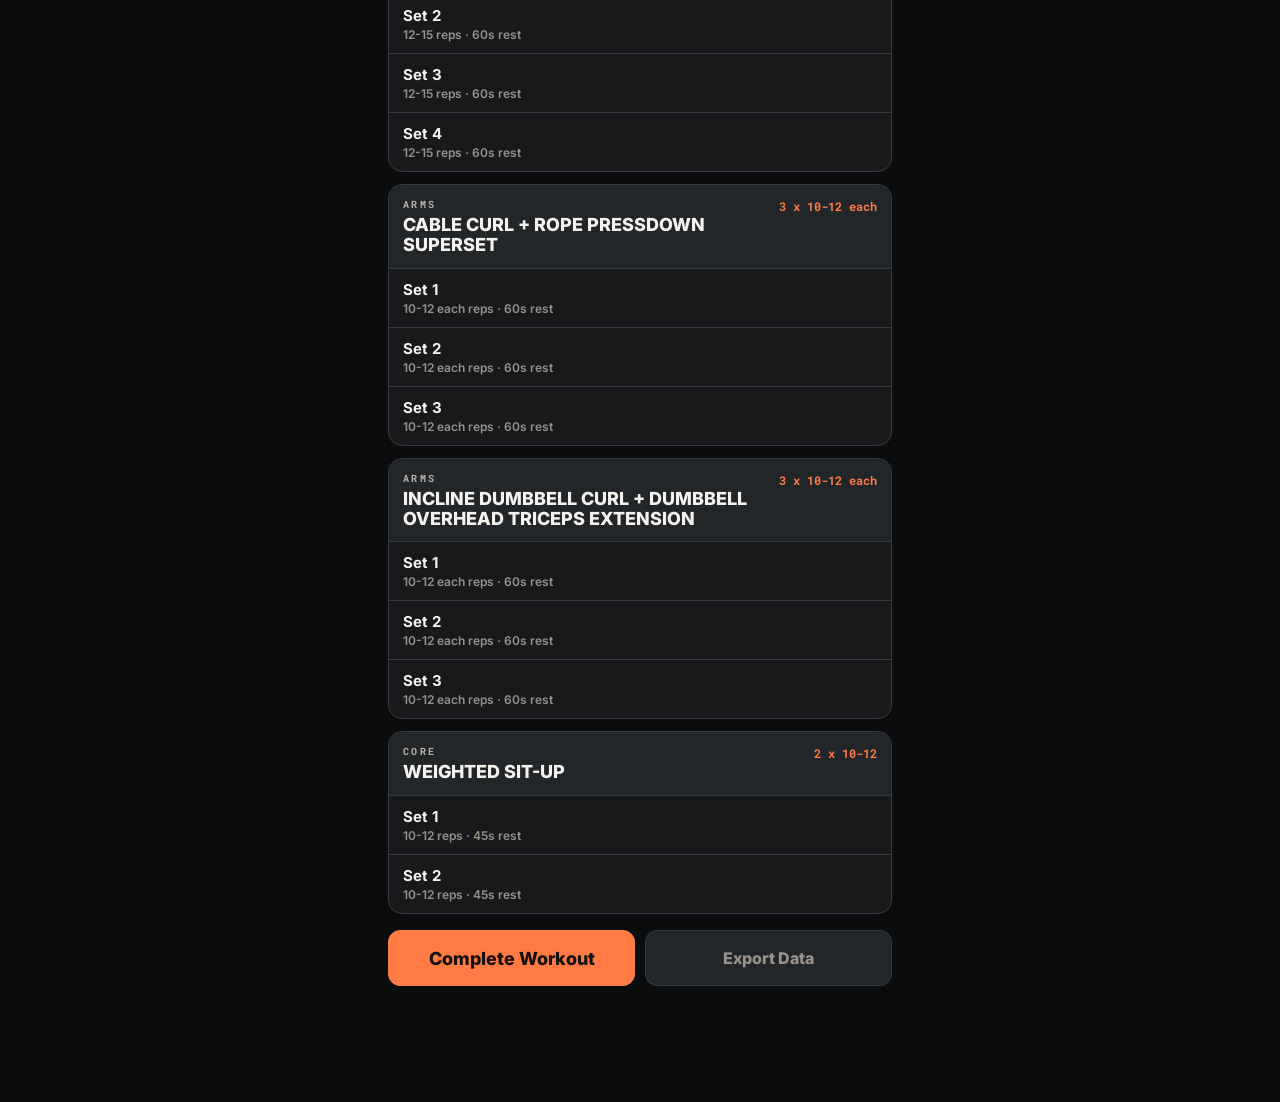
==== commit f9d5c6af: "Add custom workout builder" ====
--- a/workouts/chest-arms.html
+++ b/workouts/chest-arms.html
@@ -192,7 +192,7 @@
   ]
 };
 </script>
-<script src="../assets/js/workout-app.js?v=23"></script>
+<script src="../assets/js/workout-app.js?v=25"></script>
 <script>
   if ('serviceWorker' in navigator) {
     navigator.serviceWorker.register('../sw.js');
--- a/assets/css/workout-app.css
+++ b/assets/css/workout-app.css
@@ -534,3 +534,117 @@
   .weight-field.is-hidden {
     display: none;
   }
+  .builder-panel {
+    background: var(--surface);
+    border: 1px solid var(--line);
+    border-radius: 16px;
+    display: grid;
+    gap: 14px;
+    margin: 16px 18px 0;
+    padding: 14px;
+  }
+  .builder-head {
+    align-items: start;
+    display: flex;
+    gap: 12px;
+    justify-content: space-between;
+  }
+  .builder-head h2 {
+    font-size: 22px;
+    font-weight: 800;
+    letter-spacing: -.3px;
+    line-height: 1;
+    margin-top: 5px;
+    text-transform: uppercase;
+  }
+  .builder-form {
+    display: grid;
+    gap: 10px;
+    grid-template-columns: 1fr 1fr;
+  }
+  .builder-field {
+    color: var(--accent-2);
+    display: grid;
+    font-family: 'Roboto Mono', monospace;
+    font-size: 10px;
+    font-weight: 700;
+    gap: 6px;
+    letter-spacing: 1.8px;
+    text-transform: uppercase;
+  }
+  .builder-field-wide,
+  .builder-add {
+    grid-column: 1 / -1;
+  }
+  .builder-field input,
+  .builder-field select {
+    appearance: none;
+    background: #101112;
+    border: 1px solid var(--line);
+    border-radius: 12px;
+    color: var(--text);
+    font: inherit;
+    font-family: 'Inter', sans-serif;
+    font-size: 16px;
+    font-weight: 800;
+    letter-spacing: 0;
+    min-height: 44px;
+    min-width: 0;
+    padding: 10px 12px;
+    text-transform: none;
+    width: 100%;
+  }
+  .builder-field input:focus,
+  .builder-field select:focus {
+    border-color: var(--accent);
+    outline: none;
+  }
+  .builder-list {
+    display: grid;
+    gap: 8px;
+  }
+  .builder-item {
+    align-items: start;
+    background: var(--raised);
+    border: 1px solid var(--line);
+    border-radius: 12px;
+    display: grid;
+    gap: 10px;
+    grid-template-columns: 1fr auto;
+    padding: 11px;
+  }
+  .builder-item > div {
+    min-width: 0;
+  }
+  .builder-item-name {
+    font-size: 17px;
+    font-weight: 800;
+    line-height: 1.1;
+    margin-top: 4px;
+    text-transform: uppercase;
+  }
+  .builder-item-dose,
+  .builder-empty,
+  .builder-note {
+    color: var(--muted);
+    font-size: 12px;
+    font-weight: 600;
+  }
+  .builder-remove {
+    background: transparent;
+    border-color: rgba(150, 146, 139, .22);
+    color: var(--muted);
+    font-family: 'Roboto Mono', monospace;
+    font-size: 10px;
+    letter-spacing: .9px;
+    min-height: 34px;
+    padding: 7px 9px;
+    text-transform: uppercase;
+  }
+  .custom-empty .workout-clock,
+  .custom-empty .current,
+  .custom-empty .section-label,
+  .custom-empty .exercise-list,
+  .custom-empty .complete-panel {
+    display: none;
+  }
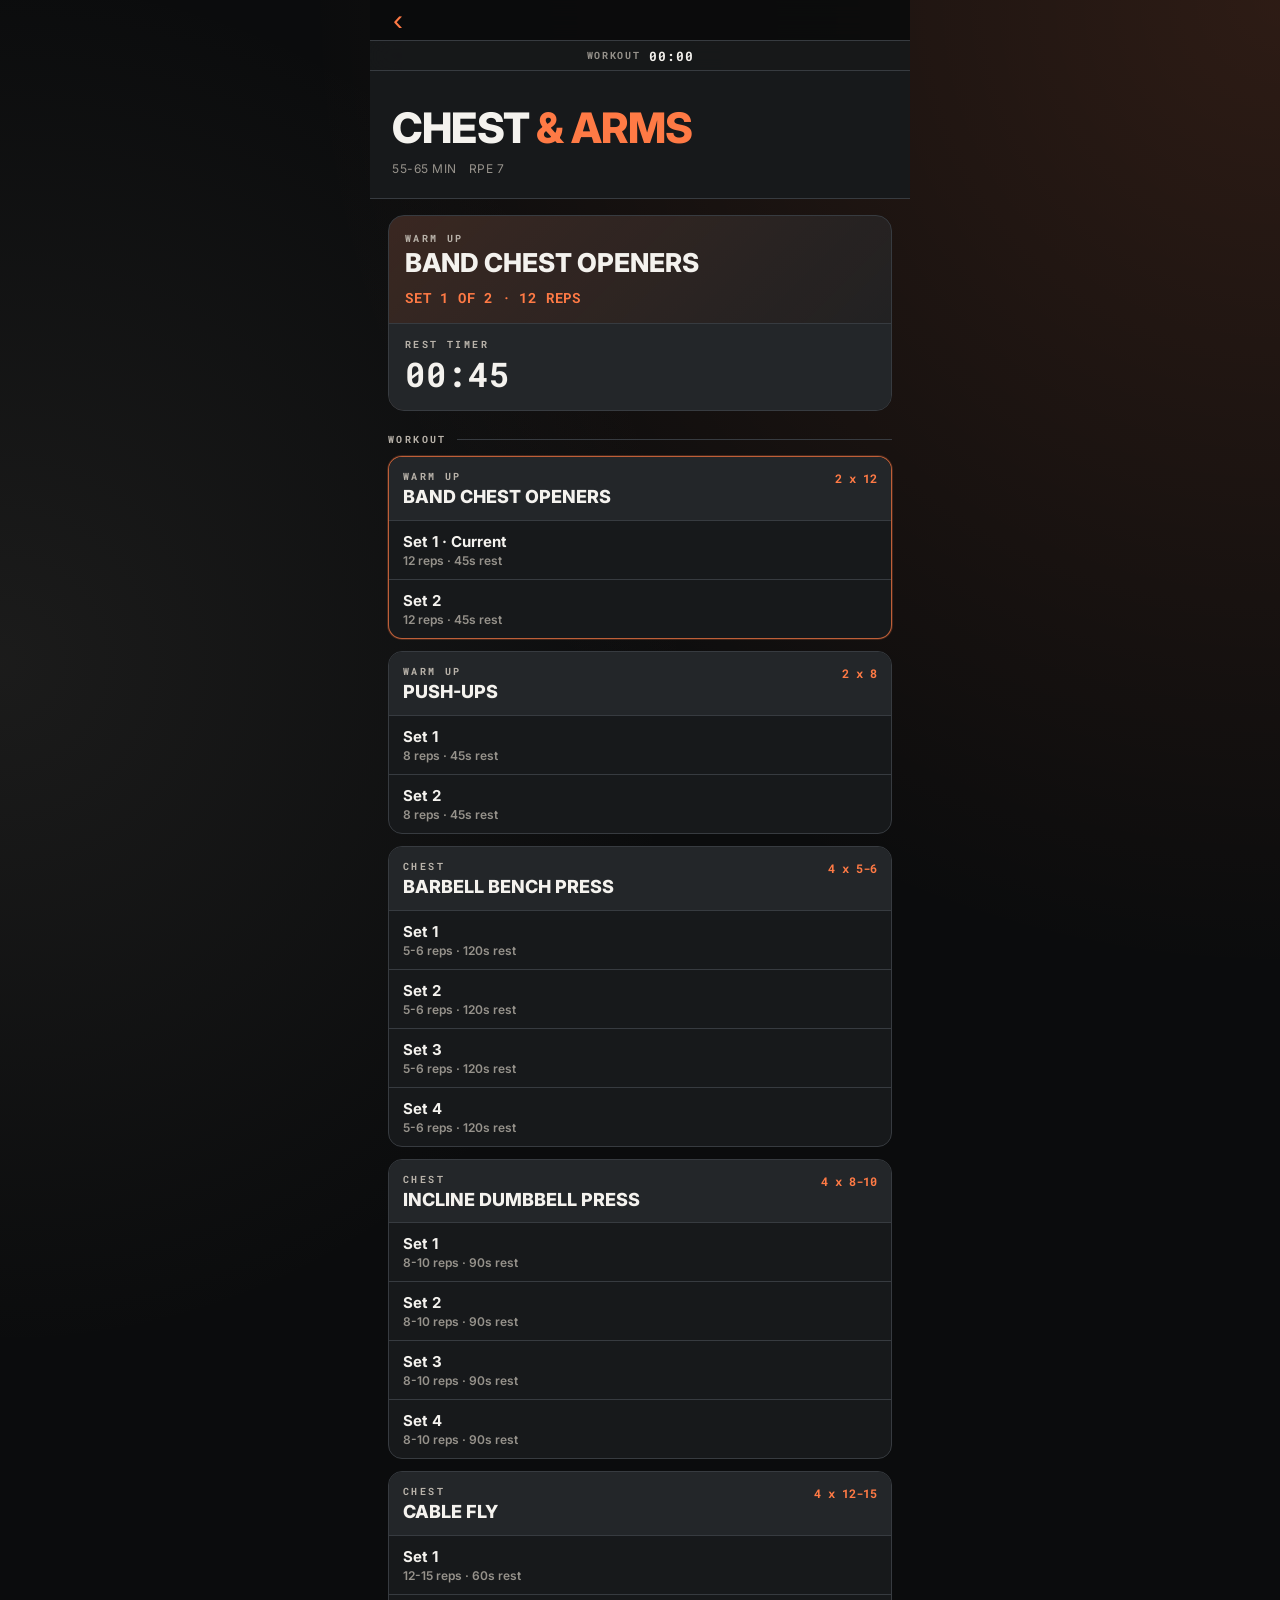
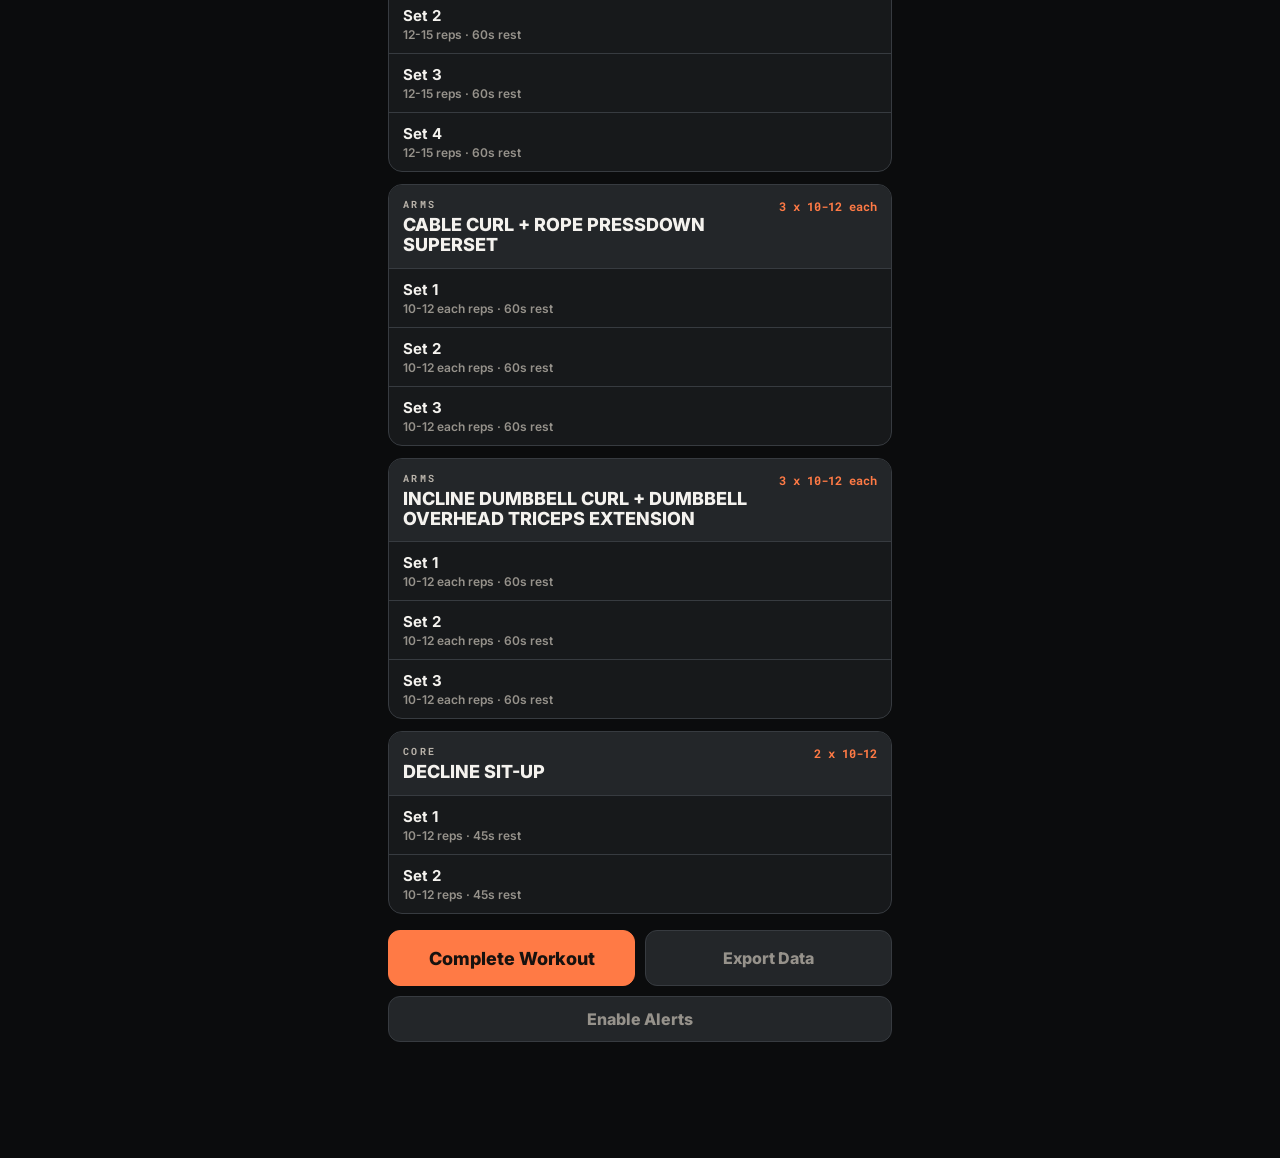
==== commit 05b2d33b: "Add timer notifications" ====
--- a/workouts/chest-arms.html
+++ b/workouts/chest-arms.html
@@ -192,7 +192,7 @@
   ]
 };
 </script>
-<script src="../assets/js/workout-app.js?v=25"></script>
+<script src="../assets/js/workout-app.js?v=27"></script>
 <script>
   if ('serviceWorker' in navigator) {
     navigator.serviceWorker.register('../sw.js');
--- a/assets/css/workout-app.css
+++ b/assets/css/workout-app.css
@@ -196,6 +196,10 @@
     font-size: 18px;
     min-height: 56px;
   }
+  .notification-toggle {
+    grid-column: 1 / -1;
+    min-height: 46px;
+  }
   .complete-editor {
     background: var(--surface);
     border: 1px solid var(--line);
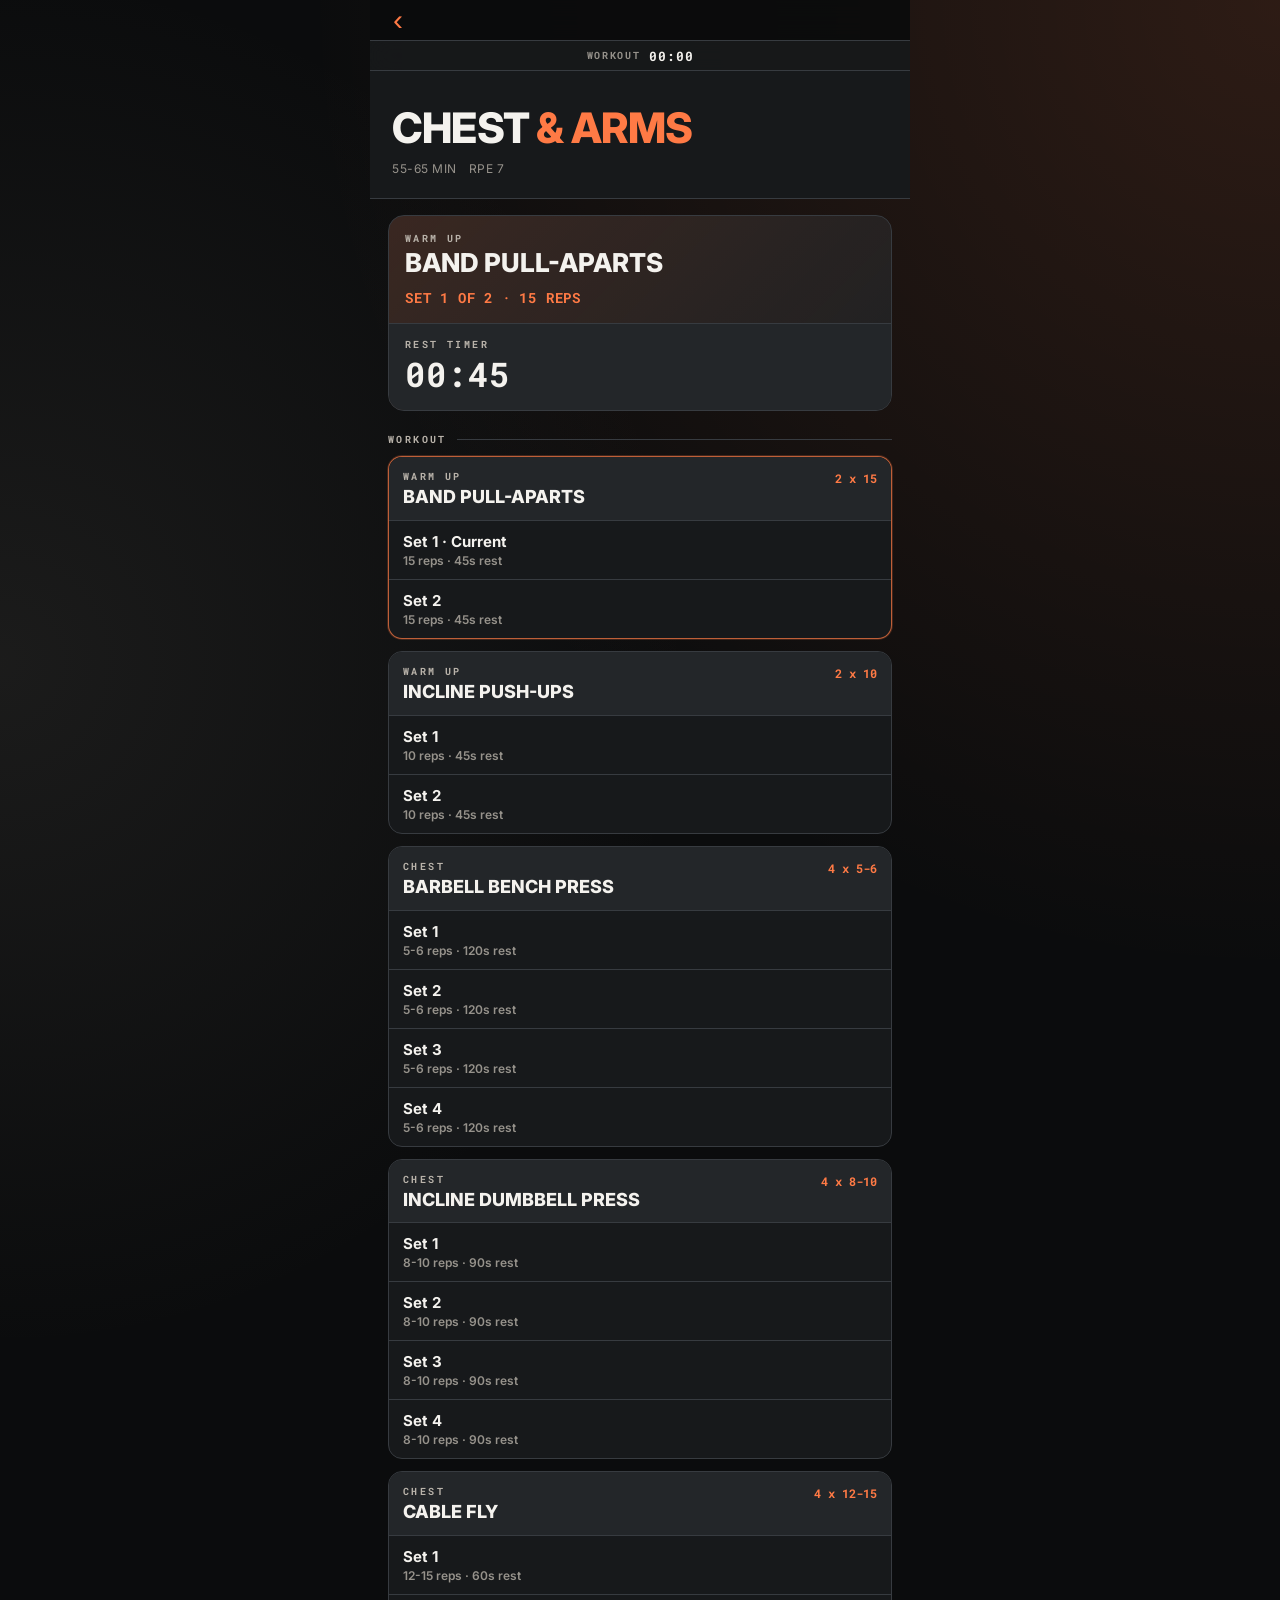
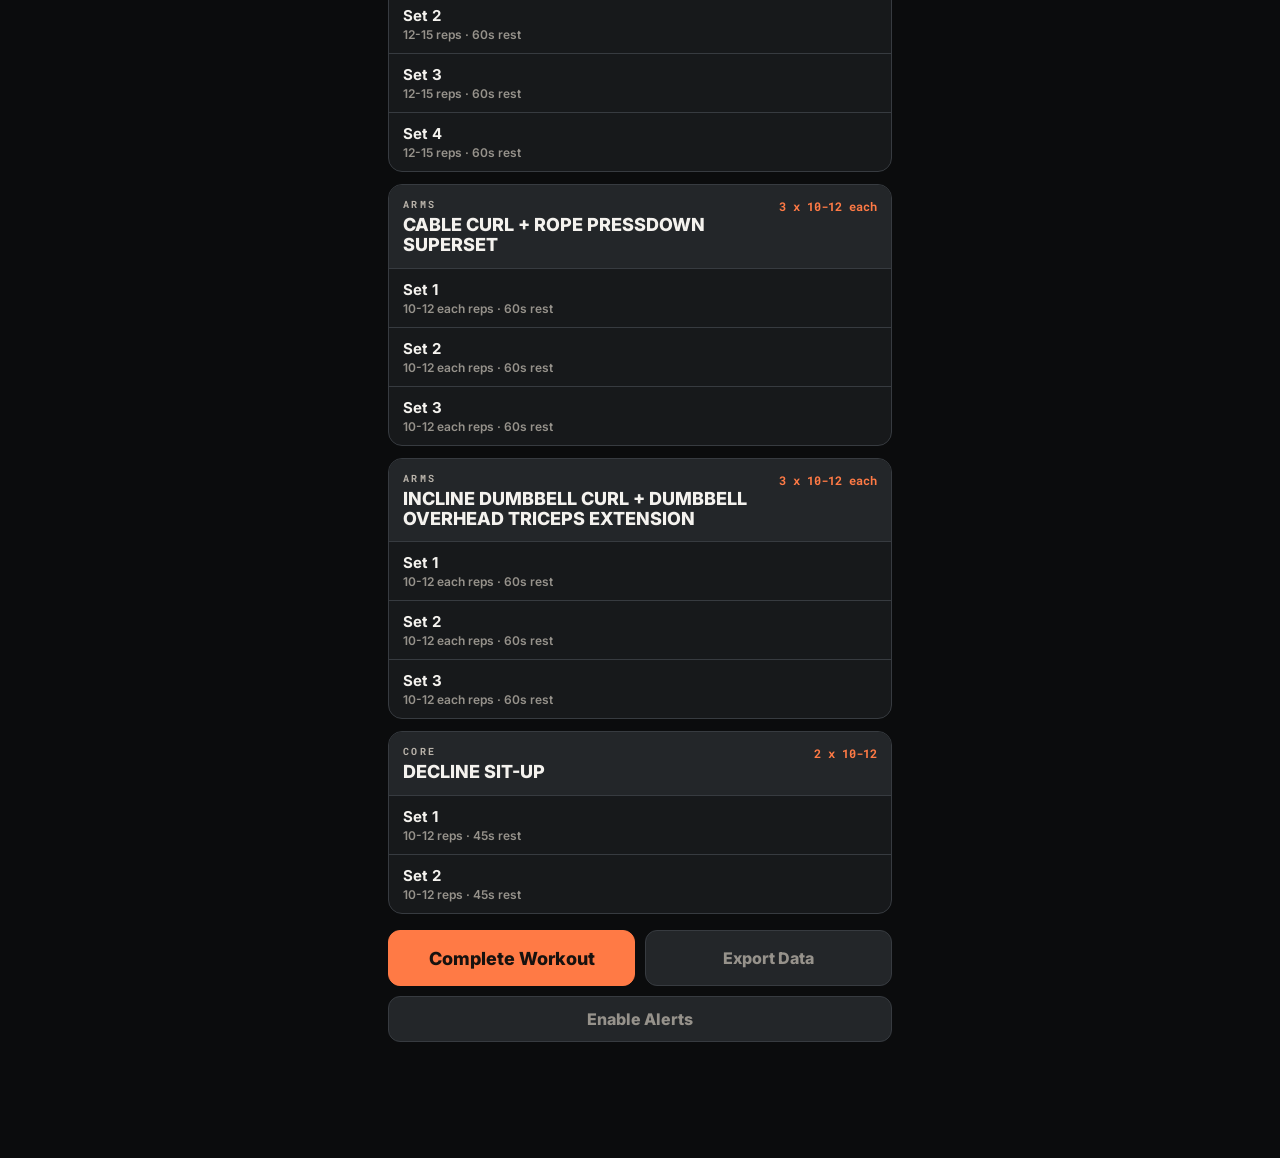
==== commit 542cfb37: "Add random custom exercise picker" ====
--- a/workouts/chest-arms.html
+++ b/workouts/chest-arms.html
@@ -192,7 +192,7 @@
   ]
 };
 </script>
-<script src="../assets/js/workout-app.js?v=27"></script>
+<script src="../assets/js/workout-app.js?v=28"></script>
 <script>
   if ('serviceWorker' in navigator) {
     navigator.serviceWorker.register('../sw.js');
--- a/assets/css/workout-app.css
+++ b/assets/css/workout-app.css
@@ -603,6 +603,18 @@
     border-color: var(--accent);
     outline: none;
   }
+  .builder-random {
+    align-items: end;
+    display: grid;
+    gap: 10px;
+    grid-template-columns: minmax(0, 1fr) auto;
+  }
+  .builder-random-add {
+    border-color: rgba(123, 207, 143, .34);
+    color: #d9f1df;
+    min-height: 44px;
+    white-space: nowrap;
+  }
   .builder-list {
     display: grid;
     gap: 8px;
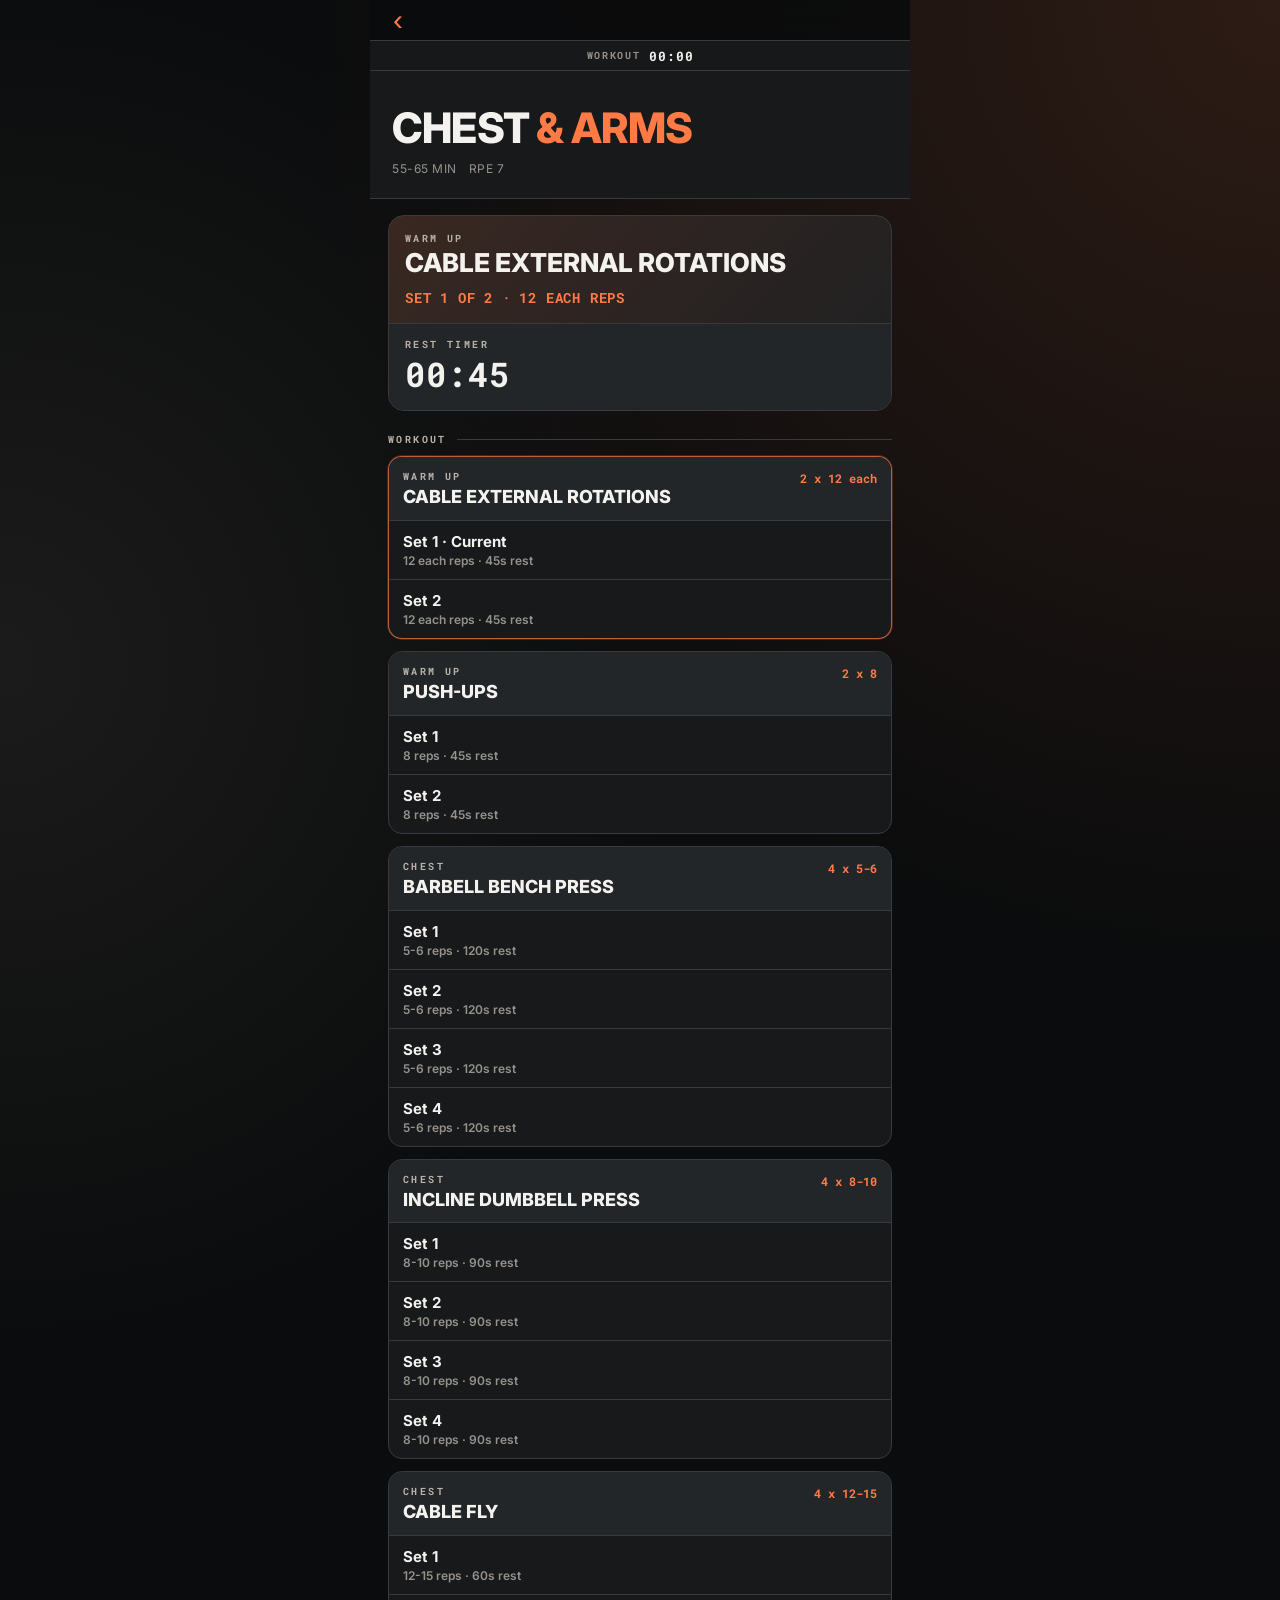
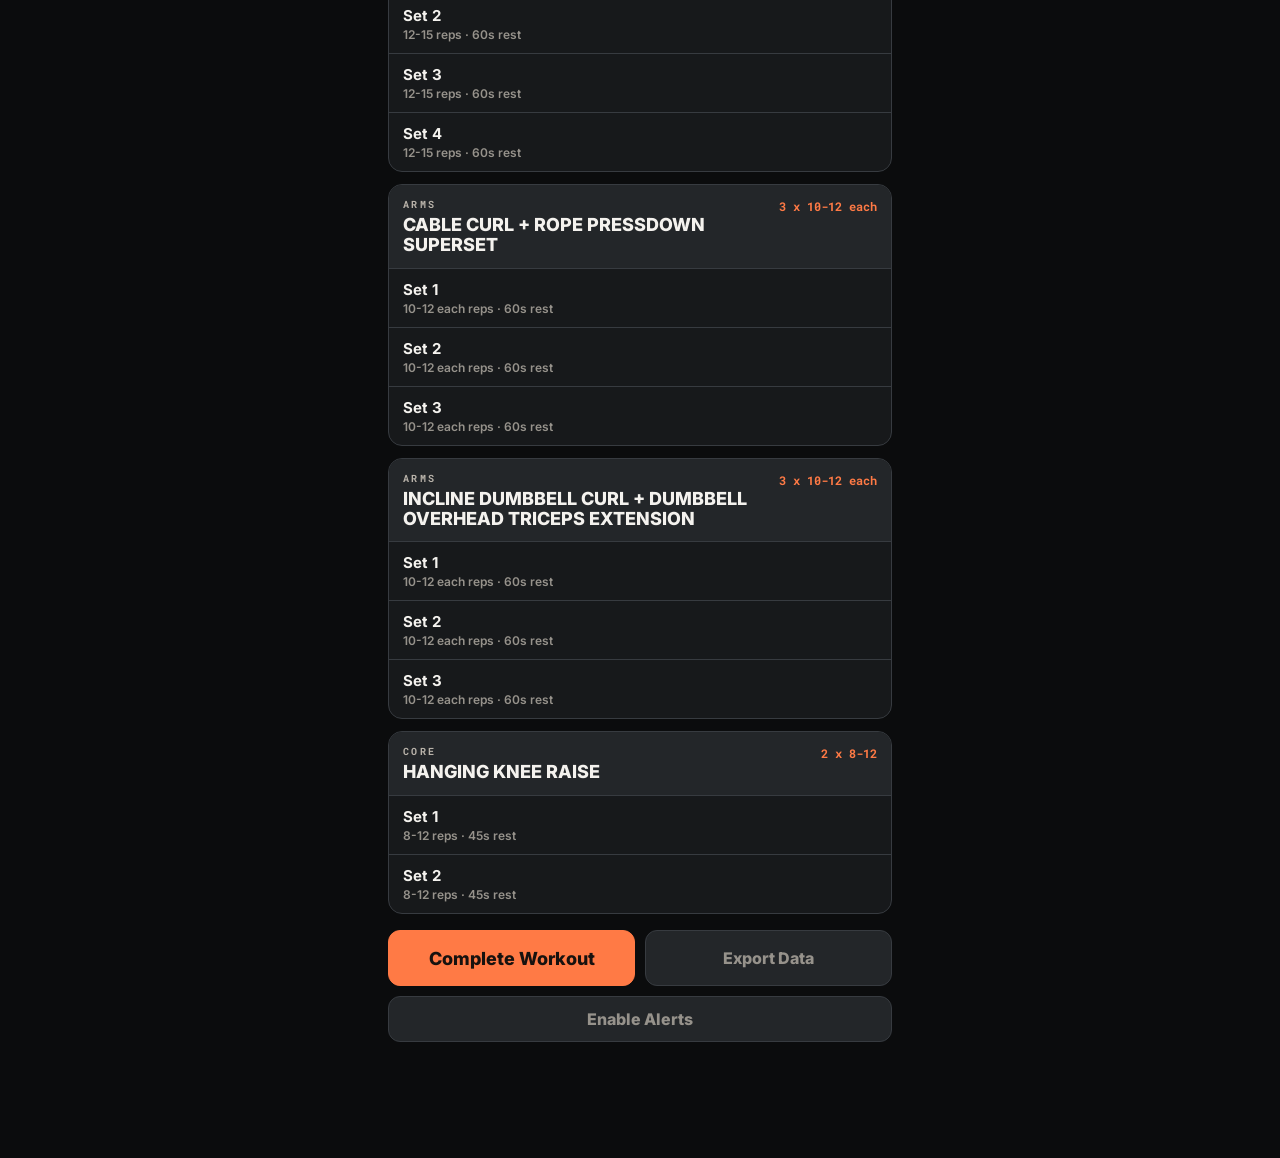
==== commit 5762756f: "Add saved custom workout categories" ====
--- a/workouts/chest-arms.html
+++ b/workouts/chest-arms.html
@@ -192,7 +192,7 @@
   ]
 };
 </script>
-<script src="../assets/js/workout-app.js?v=28"></script>
+<script src="../assets/js/workout-app.js?v=30"></script>
 <script>
   if ('serviceWorker' in navigator) {
     navigator.serviceWorker.register('../sw.js');
--- a/assets/css/workout-app.css
+++ b/assets/css/workout-app.css
@@ -625,9 +625,9 @@
     border: 1px solid var(--line);
     border-radius: 12px;
     display: grid;
-    gap: 10px;
-    grid-template-columns: 1fr auto;
-    padding: 11px;
+    gap: 12px;
+    grid-template-columns: minmax(0, 1fr) auto;
+    padding: 13px 12px;
   }
   .builder-item > div {
     min-width: 0;
@@ -647,6 +647,7 @@
     font-weight: 600;
   }
   .builder-remove {
+    align-self: start;
     background: transparent;
     border-color: rgba(150, 146, 139, .22);
     color: var(--muted);
@@ -654,8 +655,37 @@
     font-size: 10px;
     letter-spacing: .9px;
     min-height: 34px;
-    padding: 7px 9px;
-    text-transform: uppercase;
+    padding: 7px 10px;
+    text-transform: uppercase;
+    white-space: nowrap;
+  }
+  .builder-save {
+    border-top: 1px solid var(--line);
+    display: grid;
+    gap: 12px;
+    margin-top: 2px;
+    padding-top: 14px;
+  }
+  .builder-save-head h3 {
+    font-size: 18px;
+    font-weight: 800;
+    letter-spacing: -.2px;
+    line-height: 1;
+    margin-top: 5px;
+    text-transform: uppercase;
+  }
+  .builder-save-form {
+    display: grid;
+    gap: 10px;
+    grid-template-columns: 1fr 1fr;
+  }
+  .builder-backup-actions {
+    display: grid;
+    gap: 10px;
+    grid-template-columns: repeat(auto-fit, minmax(120px, 1fr));
+  }
+  .builder-backup-actions .ghost {
+    min-height: 42px;
   }
   .custom-empty .workout-clock,
   .custom-empty .current,
